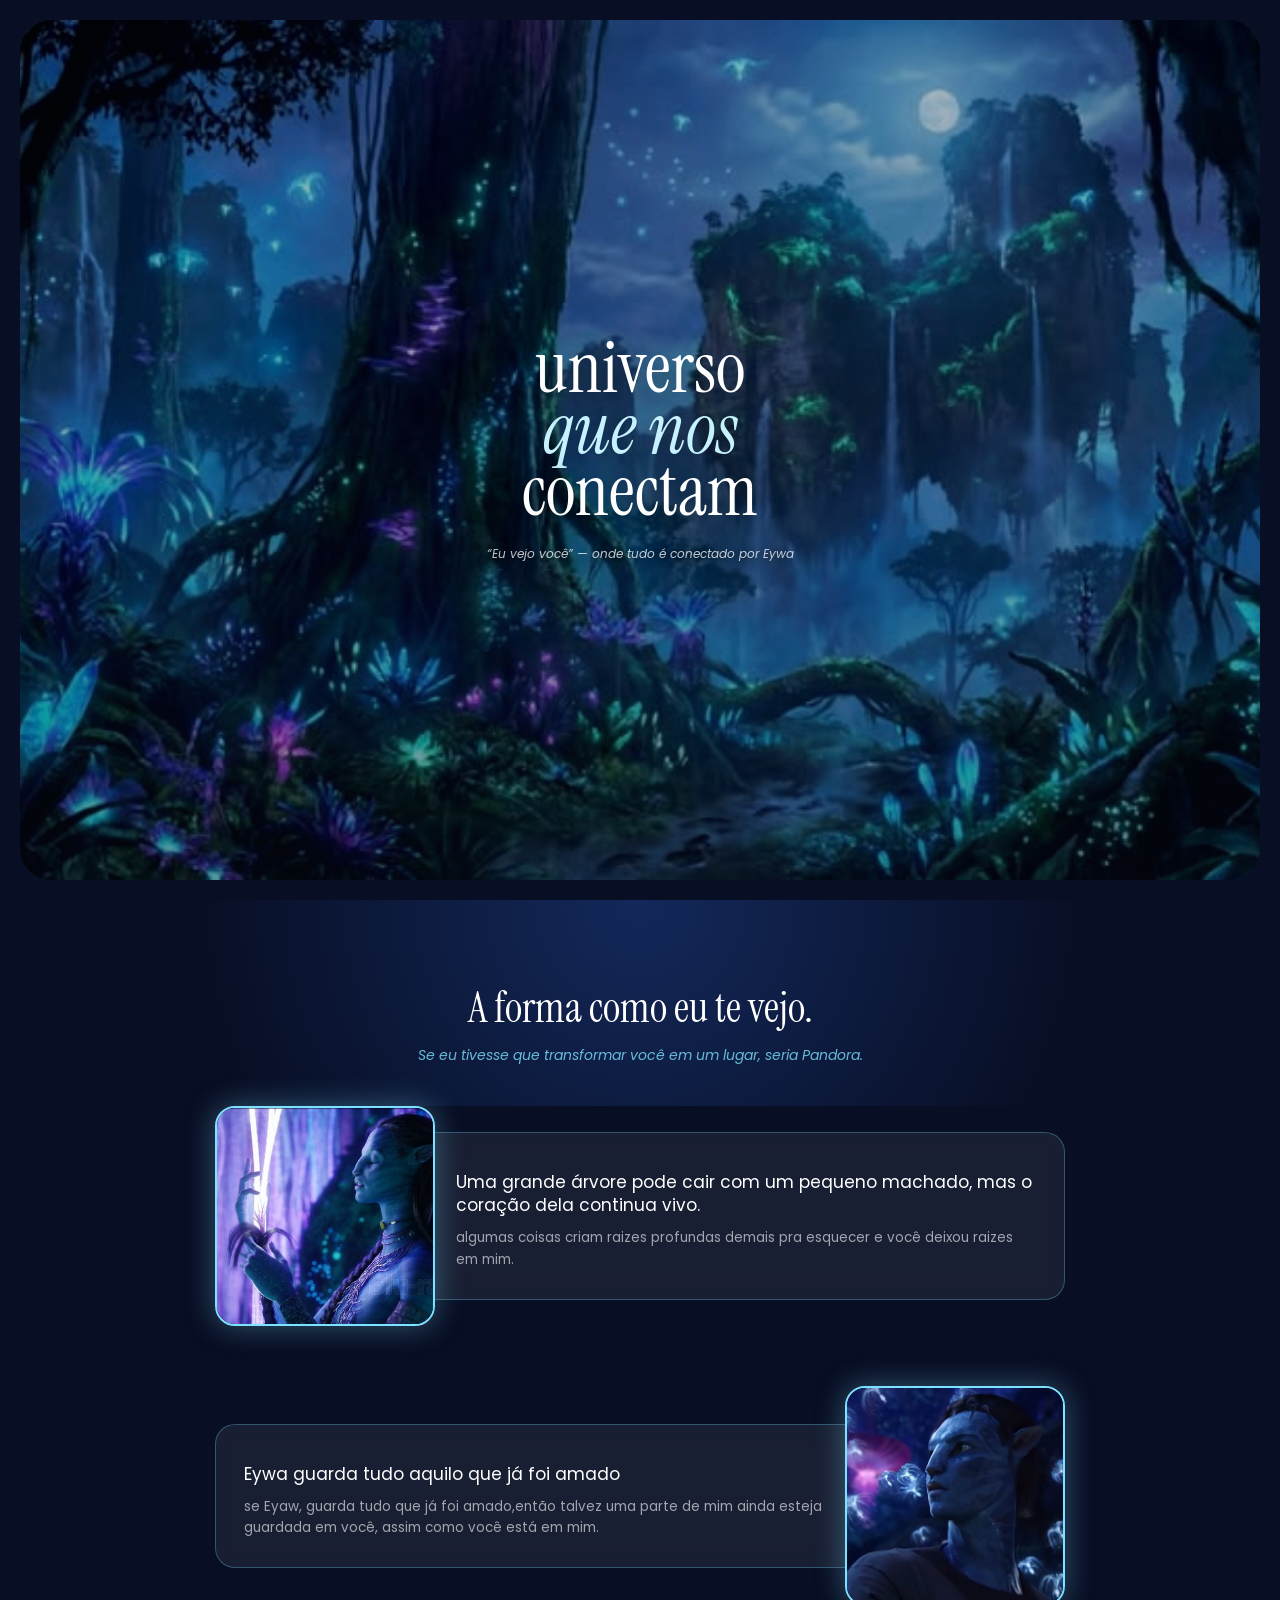
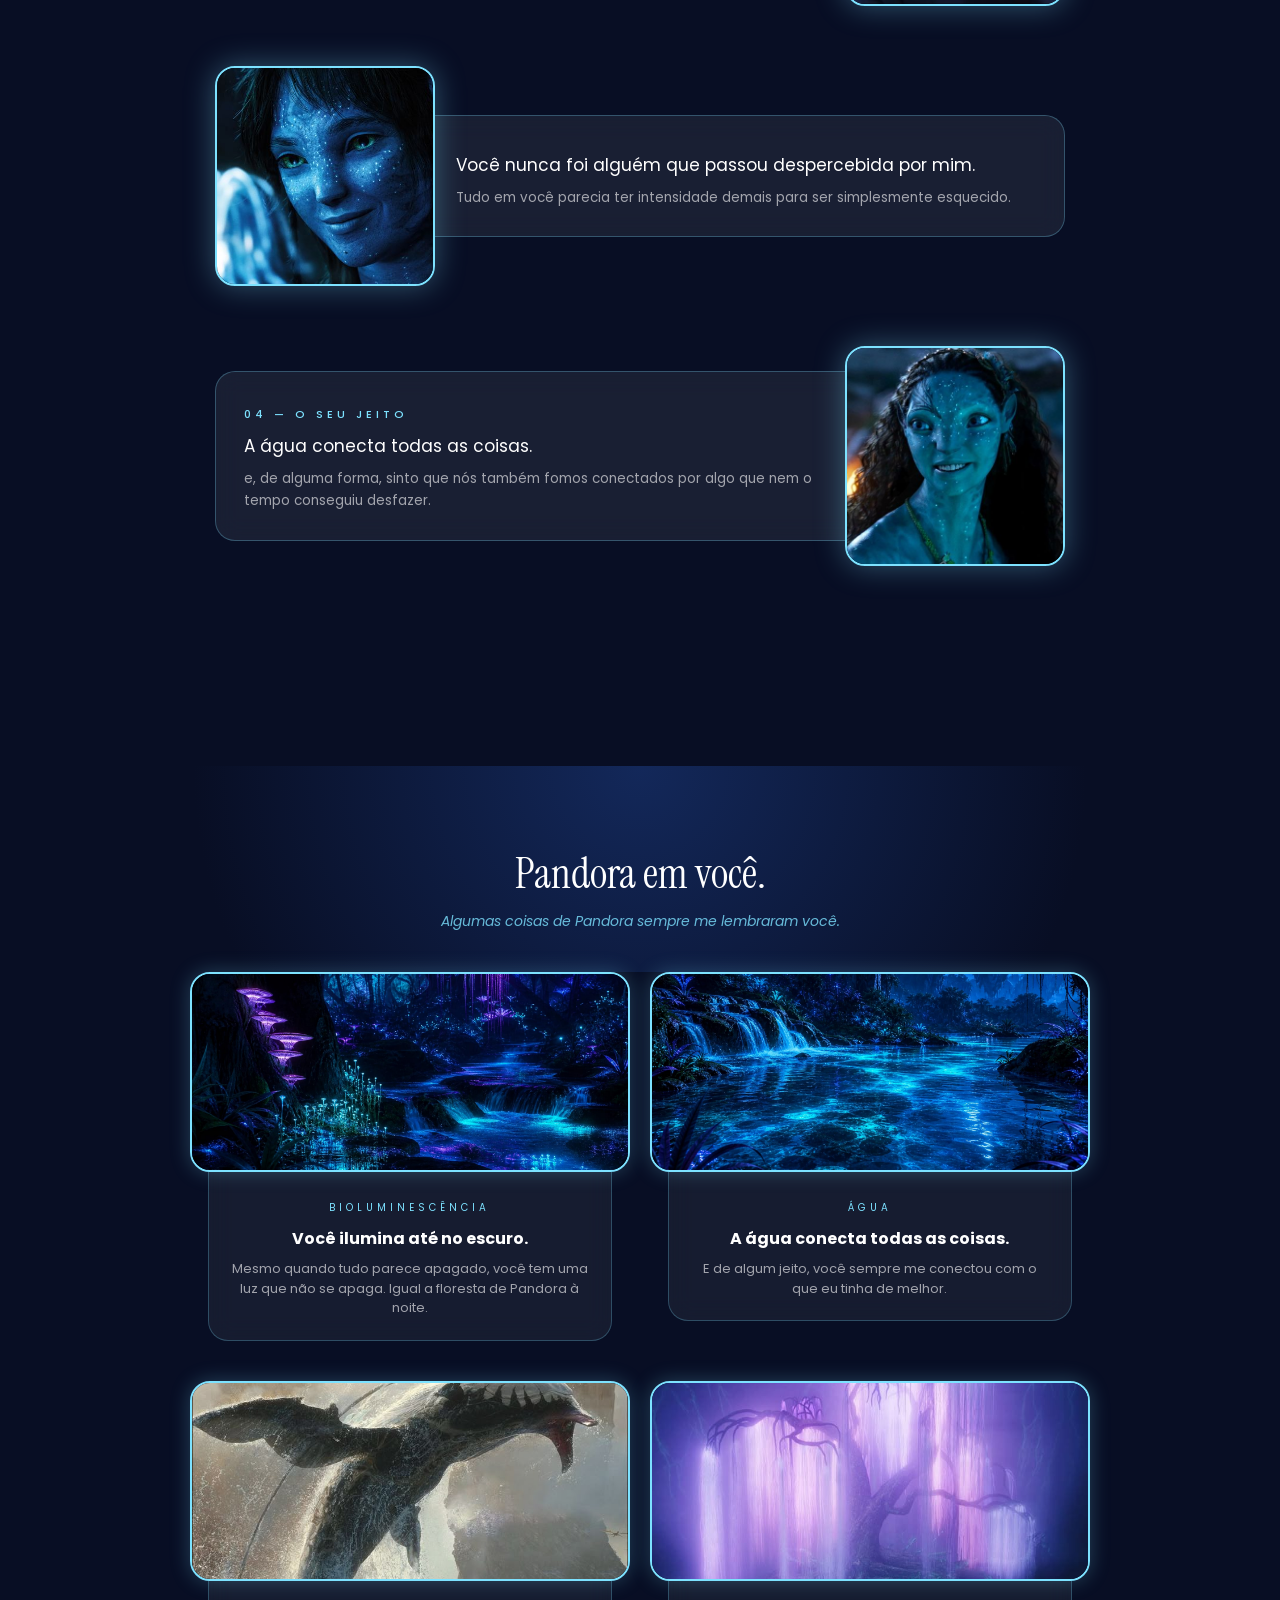
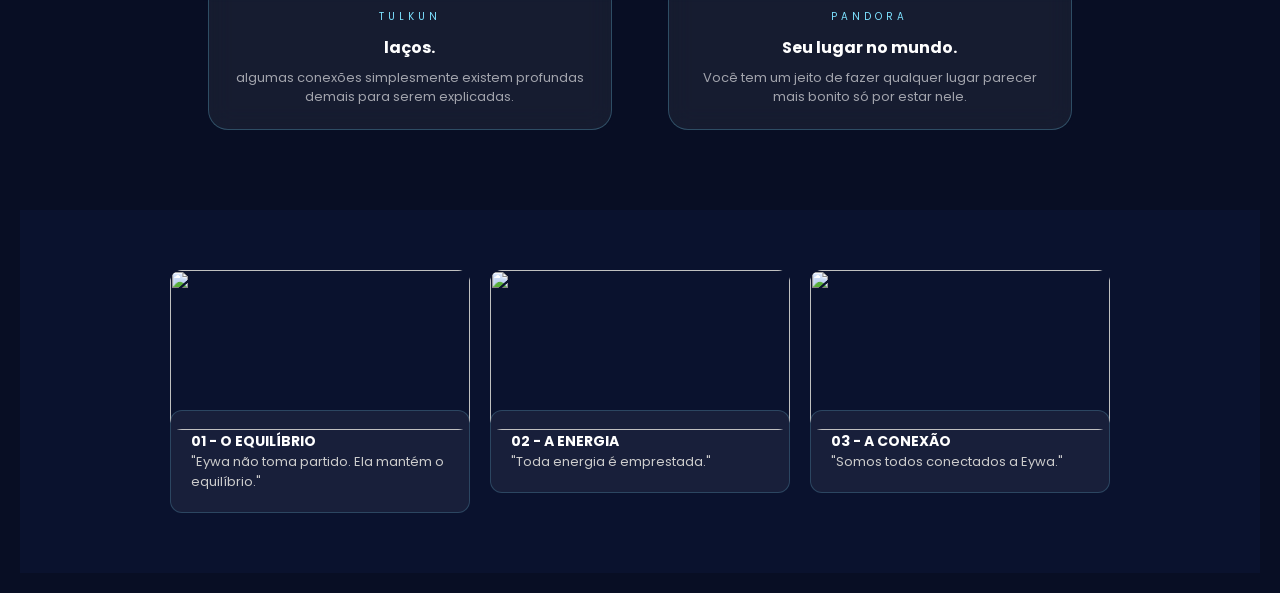
==== index.html @ 7d31893e "Add files via upload" ====
<!DOCTYPE html>
<html lang="pt-br">
<head>
  <meta charset="UTF-8">
  <meta name="viewport" content="width=device-width, initial-scale=1.0">
  <title>OQPN</title>
  <link rel="stylesheet" href="style.css">
  <link href="https://fonts.googleapis.com/css2?family=Instrument+Serif:ital@0;1&family=Poppins:wght@300;400&display=swap" rel="stylesheet">
</head>
<body>
  <section id="capa">
    <div class="conteudo">
      <h1>universo<br><i>que nos</i><br>conectam</h1>
      <p class="frase">“Eu vejo você” — onde tudo é conectado por Eywa</p>
    </div>
  </section>
</body>


<!-- SECTION 2 - MODELO IMG + TEXTO LADO A LADO -->
<section class="sec-pandora">

  <div class="topo-ela">
    <h2>A forma como eu te vejo.</h2>
    <p>Se eu tivesse que transformar você em um lugar, seria Pandora.</p>
  </div>

  <!-- 01 - FOTO NA ESQUERDA FORA -->
  <div class="linha">
    <img src="foto1.jpeg" class="img-fora" alt="Neytiri">
    <div class="card-texto">
     <h3>Uma grande árvore pode cair com um pequeno machado, mas o coração dela continua vivo.</h3>
      <p>algumas coisas criam raizes profundas demais pra esquecer e você deixou raizes em mim.</p>
    </div>
  </div>

  <!-- 02 - FOTO NA DIREITA FORA -->
  <div class="linha direita">
    <div class="card-texto">
      <h3>Eywa guarda tudo aquilo que já foi amado</h3>
      <p>se Eyaw, guarda tudo que já foi amado,então talvez uma parte de mim ainda esteja guardada em você, assim como você está em mim.</p>
    </div>
    <img src="foto2atual.jpeg" class="img-fora" alt="jake">
  </div>

  <!-- 03 - FOTO NA ESQUERDA FORA -->
  <div class="linha">
    <img src="foto3.jpeg" class="img-fora" alt="kiri">
    <div class="card-texto">
      <h3>Você nunca foi alguém que passou despercebida por mim.</h3>
      <p>Tudo em você parecia ter intensidade demais para ser simplesmente esquecido.</p>
    </div>
  </div>

  <!-- 04 - FOTO NA DIREITA FORA -->
  <div class="linha direita">
    <div class="card-texto">
      <span>04 — O SEU JEITO</span>
      <h3>A água conecta todas as coisas.</h3>
      <p> e, de alguma forma, sinto que nós também fomos conectados por algo que nem o tempo conseguiu desfazer.</p>
    </div>
    <img src="foto4.jpeg" class="img-fora" alt="Tsireya">
  </div>

</section>

<!-- SECTION 3 - PANDORA EM VC -->
<section class="sec-pandora-3">
  
  <div class="topo-ela">
    <h2>Pandora em você.</h2>
    <p>Algumas coisas de Pandora sempre me lembraram você.</p>
  </div>

  <div class="grid-pandora">

    <!-- 01 -->
    <div class="item-pandora">
      <img src="ceu-azul.jpeg" class="img-topo" alt="Bioluminescência">
      <div class="card-mini">
        <span>BIOLUMINESCÊNCIA</span>
        <h3>Você ilumina até no escuro.</h3>
        <p>Mesmo quando tudo parece apagado, você tem uma luz que não se apaga. Igual a floresta de Pandora à noite.</p>
      </div>
    </div>

    <!-- 02 -->
    <div class="item-pandora">
      <img src="água.jpeg" class="img-topo" alt="Água">
      <div class="card-mini">
        <span>ÁGUA</span>
        <h3>A água conecta todas as coisas.</h3>
        <p>E de algum jeito, você sempre me conectou com o que eu tinha de melhor.</p>
      </div>
    </div>

    <!-- 03 -->
    <div class="item-pandora">
      <img src="tulkun.jpeg" class="img-topo" alt="animal do mar">
      <div class="card-mini">
        <span>TULKUN</span>
        <h3>laços.</h3>
        <p>algumas conexões simplesmente existem profundas demais para serem explicadas.</p>
      </div>
    </div>

    <!-- 04 -->
    <div class="item-pandora">
      <img src="pandora.jpeg" class="img-topo" alt="pandora">
      <div class="card-mini">
        <span>PANDORA</span>
        <h3>Seu lugar no mundo.</h3>
        <p>Você tem um jeito de fazer qualquer lugar parecer mais bonito só por estar nele.</p>
      </div>
    </div>

  </div>
</section>

<!-- SECTION 4 - O QUE OS NA'VI ME ENSINARAM -->
<section style="background:#0a122e; padding:60px 20px;">
  <div style="display:flex; gap:20px; max-width:1000px; margin:0 auto; justify-content:center; flex-wrap:wrap;">
    
    <!-- QUADRADO 1 -->
    <div style="width:300px;">
      <img src="equilibrio.jpg" style="width:100%; height:160px; object-fit:cover; border-radius:12px; display:block;">
      <div style="background:rgba(255,255,255,0.06); border:1px solid rgba(125,226,255,0.2); border-radius:12px; padding:20px; margin-top:-20px;">
        <h3 style="color:white; font-size:14px;">01 - O EQUILÍBRIO</h3>
        <p style="color:#ccc; font-size:13px;">"Eywa não toma partido. Ela mantém o equilíbrio."</p>
      </div>
    </div>

    <!-- QUADRADO 2 -->
    <div style="width:300px;">
      <img src="energia.jpg" style="width:100%; height:160px; object-fit:cover; border-radius:12px; display:block;">
      <div style="background:rgba(255,255,255,0.06); border:1px solid rgba(125,226,255,0.2); border-radius:12px; padding:20px; margin-top:-20px;">
        <h3 style="color:white; font-size:14px;">02 - A ENERGIA</h3>
        <p style="color:#ccc; font-size:13px;">"Toda energia é emprestada."</p>
      </div>
    </div>

    <!-- QUADRADO 3 -->
    <div style="width:300px;">
      <img src="conexao.jpg" style="width:100%; height:160px; object-fit:cover; border-radius:12px; display:block;">
      <div style="background:rgba(255,255,255,0.06); border:1px solid rgba(125,226,255,0.2); border-radius:12px; padding:20px; margin-top:-20px;">
        <h3 style="color:white; font-size:14px;">03 - A CONEXÃO</h3>
        <p style="color:#ccc; font-size:13px;">"Somos todos conectados a Eywa."</p>
      </div>
    </div>

  </div>
</section>
---- style.css ----
* { margin: 0; padding: 0; box-sizing: border-box; }

body {
  background: #070e25;
  font-family: 'Poppins', sans-serif;
  padding: 20px;
}

#capa {
  height: calc(100vh - 40px);
  width: 100%;
  display: flex;
  justify-content: center;
  align-items: center;
  position: relative;
  border-radius: 32px;
  overflow: hidden;
  background: #070e25;
}

/* FUNDO MAIS CLARO AGORA */
#capa::after {
  content: '';
  position: absolute;
  inset: 0;
  background-image: url('fundo.jpeg');
  background-position: center 30%;
  background-size: cover;
  background-repeat: no-repeat;
  /* ANTES TAVA 0.5, AGORA 0.85 - MAIS CLARO */
  filter: brightness(0.85) saturate(0.95) contrast(1.05);
}

#capa::before {
  content: '';
  position: absolute;
  inset: 0;
  /* película bem mais leve */
  background: linear-gradient(to bottom, rgba(7,14,37,0.15), rgba(7,14,37,0.35));
  z-index: 2;
}

.conteudo {
  position: relative;
  z-index: 3;
  text-align: center;
  color: white;
}

.sub {
  font-size: 10px;
  letter-spacing: 7px;
  color: #7de2ff;
  margin-bottom: 16px;
  opacity: 0.9;
}

h1 {
  font-family: 'Instrument Serif', serif;
  font-size: 72px;
  line-height: 0.85;
  font-weight: 400;
  text-shadow: 0 4px 30px rgba(0,0,0,0.6);
}

h1 i {
  color: #c6f1ff;
  font-style: italic;
  font-weight: 300;
}

.frase {
  margin-top: 24px;
  font-size: 12px;
  opacity: 0.75;
  font-style: italic;
  text-shadow: 0 2px 10px rgba(0,0,0,0.8);
}

 /* section 2  */

@import url('https://fonts.googleapis.com/css2?family=Instrument+Serif:ital@0;1&family=Poppins:wght@300;400;500&display=swap');

* { margin: 0; padding: 0; box-sizing: border-box; }

body {
  background: #080e24;
  color: white;
  font-family: 'Poppins', sans-serif;
  overflow-x: hidden;
}

/* TOPO - A forma como eu te vejo */
.topo-ela {
  text-align: center;
  padding: 80px 20px 40px 20px;
  background: radial-gradient(circle at top, #13285a 0%, #080e24 70%);
}

.topo-ela h2 {
  font-family: 'Instrument Serif', serif;
  font-size: 42px;
  font-weight: 400;
  color: #fff;
}

.topo-ela p {
  color: #7de2ff;
  font-size: 14px;
  font-style: italic;
  margin-top: 10px;
  opacity: 0.8;
}

/* SECTION PANDORA */
.sec-pandora {
  background: #080e24;
  padding: 20px 16px 100px 16px;
  min-height: 100vh;
}

/* LINHA - FOTO FORA + TEXTO */
.linha {
  display: flex;
  align-items: center;
  max-width: 850px;
  margin: 0 auto 60px auto;
  position: relative;
}

.linha.direita {
  justify-content: flex-end;
}

/* FOTO GRANDE FORA - IGUAL SEU DESENHO */
.img-fora {
  width: 220px;
  height: 220px;
  min-width: 220px;
  border-radius: 20px;
  object-fit: cover;
  border: 2px solid #7de2ff;
  box-shadow: 0 0 30px rgba(125,226,255,0.35);
  z-index: 5;
}

/* CARD DE TEXTO */
.card-texto {
  background: rgba(255,255,255,0.07);
  border: 1px solid rgba(125,226,255,0.28);
  backdrop-filter: blur(12px);
  -webkit-backdrop-filter: blur(12px);
  border-radius: 20px;
  padding: 28px 28px 28px 60px;
  margin-left: -40px;
  width: 100%;
}

.linha.direita .card-texto {
  margin-left: 0;
  margin-right: -40px;
  padding: 28px 60px 28px 28px;
}

.card-texto span {
  color: #7de2ff;
  font-size: 11px;
  letter-spacing: 4px;
  font-weight: 500;
}

.card-texto h3 {
  color: #fff;
  font-size: 17px;
  margin: 10px 0;
  line-height: 1.35;
  font-weight: 400;
}

.card-texto p {
  color: rgba(255,255,255,0.6);
  font-size: 13.5px;
  line-height: 1.6;
}

/* CELULAR */
@media (max-width: 700px) {
  .topo-ela h2 { font-size: 32px; }
  .img-fora {
    width: 130px;
    height: 130px;
    min-width: 130px;
  }
  .card-texto {
    padding: 20px 18px 20px 36px;
    margin-left: -24px;
  }
  .linha.direita .card-texto {
    margin-right: -24px;
    padding: 20px 36px 20px 18px;
  }
  .card-texto h3 { font-size: 15px; }
}

.sec-pandora-3 {
  background: #080e24;
  padding: 40px 16px 80px 16px;
}

.grid-pandora {
  display: grid;
  grid-template-columns: 1fr 1fr;
  gap: 40px 20px;
  max-width: 900px;
  margin: 0 auto;
}

.item-pandora {
  display: flex;
  flex-direction: column;
  align-items: center;
}

.img-topo {
  width: 100%;
  height: 200px;
  border-radius: 20px;
  object-fit: cover;
  border: 2px solid #7de2ff;
  box-shadow: 0 0 20px rgba(125,226,255,0.25);
  z-index: 2;
}

.card-mini {
  background: rgba(255,255,255,0.06);
  border: 1px solid rgba(125,226,255,0.25);
  backdrop-filter: blur(12px);
  border-radius: 20px;
  padding: 50px 20px 22px 20px;
  margin-top: -30px;
  width: 92%;
  text-align: center;
}

.card-mini span { color: #7de2ff; font-size: 10px; letter-spacing: 4px; }
.card-mini h3 { color: #fff; font-size: 16px; margin: 8px 0; }
.card-mini p { color: rgba(255,255,255,0.6); font-size: 13px; line-height: 1.5; }

/* celular vira 1 coluna */
@media (max-width: 700px) {
  .grid-pandora { grid-template-columns: 1fr; }
  .img-topo { height: 220px; }
}

.sec-ensinamentos-4 {
  background: #0a122e;
  padding: 80px 16px;
}

.grid-ensinamentos {
  display: grid;
  grid-template-columns: 1fr 1fr 1fr;
  gap: 30px;
  max-width: 1100px;
  margin: 40px auto 0 auto;
}

.item-ensino {
  display: flex;
  flex-direction: column;
  align-items: center;
}

.img-topo-4 {
  width: 100%;
  height: 180px;
  border-radius: 20px;
  object-fit: cover;
  border: 1px solid #7de2ff;
  box-shadow: 0 0 25px rgba(125,226,255,0.2);
  z-index: 2;
}

.card-4 {
  background: linear-gradient(180deg, rgba(125,226,255,0.08) 0%, rgba(255,255,255,0.04) 100%);
  border: 1px solid rgba(125,226,255,0.15);
  border-radius: 20px;
  padding: 50px 20px 25px 20px;
  margin-top: -30px;
  width: 90%;
  min-height: 210px;
}

.card-4 span { color: #7de2ff; font-size: 10px; letter-spacing: 3px; }
.card-4 h3 { color: #fff; font-size: 15px; line-height: 1.4; margin: 12px 0; font-style: italic; }
.card-4 p { color: rgba(255,255,255,0.6); font-size: 13px; line-height: 1.6; }

@media (max-width: 800px) {
  .grid-ensinamentos { grid-template-columns: 1fr; gap: 50px; }
  .img-topo-4 { height: 220px; }
}

/* SECTION 4 - 3 ENSINAMENTOS */
.sec-ensinamentos-4 {
  background: #0a122e;
  padding: 80px 20px;
  display: flex;
  flex-direction: column;
  align-items: center;
}

.grid-ensinamentos {
  display: grid;
  grid-template-columns: 1fr 1fr 1fr; /* 3 lado a lado */
  gap: 24px;
  max-width: 1100px;
  width: 100%;
}

.item-ensino {
  display: flex;
  flex-direction: column;
  align-items: center;
}

.img-topo-4 {
  width: 100%;
  height: 160px; /* altura pequena */
  object-fit: cover;
  border-radius: 16px;
  border: 1px solid #7de2ff;
  z-index: 2;
}

.card-4 {
  background: rgba(255,255,255,0.06);
  border: 1px solid rgba(125,226,255,0.15);
  border-radius: 16px;
  padding: 45px 20px 20px 20px;
  margin-top: -25px; /* sobe por baixo da imagem */
  width: 92%;
  z-index: 1;
}

.card-4 h3 {
  color: white;
  font-size: 14px;
  margin-bottom: 10px;
}

.card-4 p {
  color: #cbd5e1;
  font-size: 13px;
  line-height: 1.6;
}

/* NO CELULAR FICA UM EMBAIXO DO OUTRO */
@media (max-width: 768px) {
  .grid-ensinamentos {
    grid-template-columns: 1fr;
  }
}
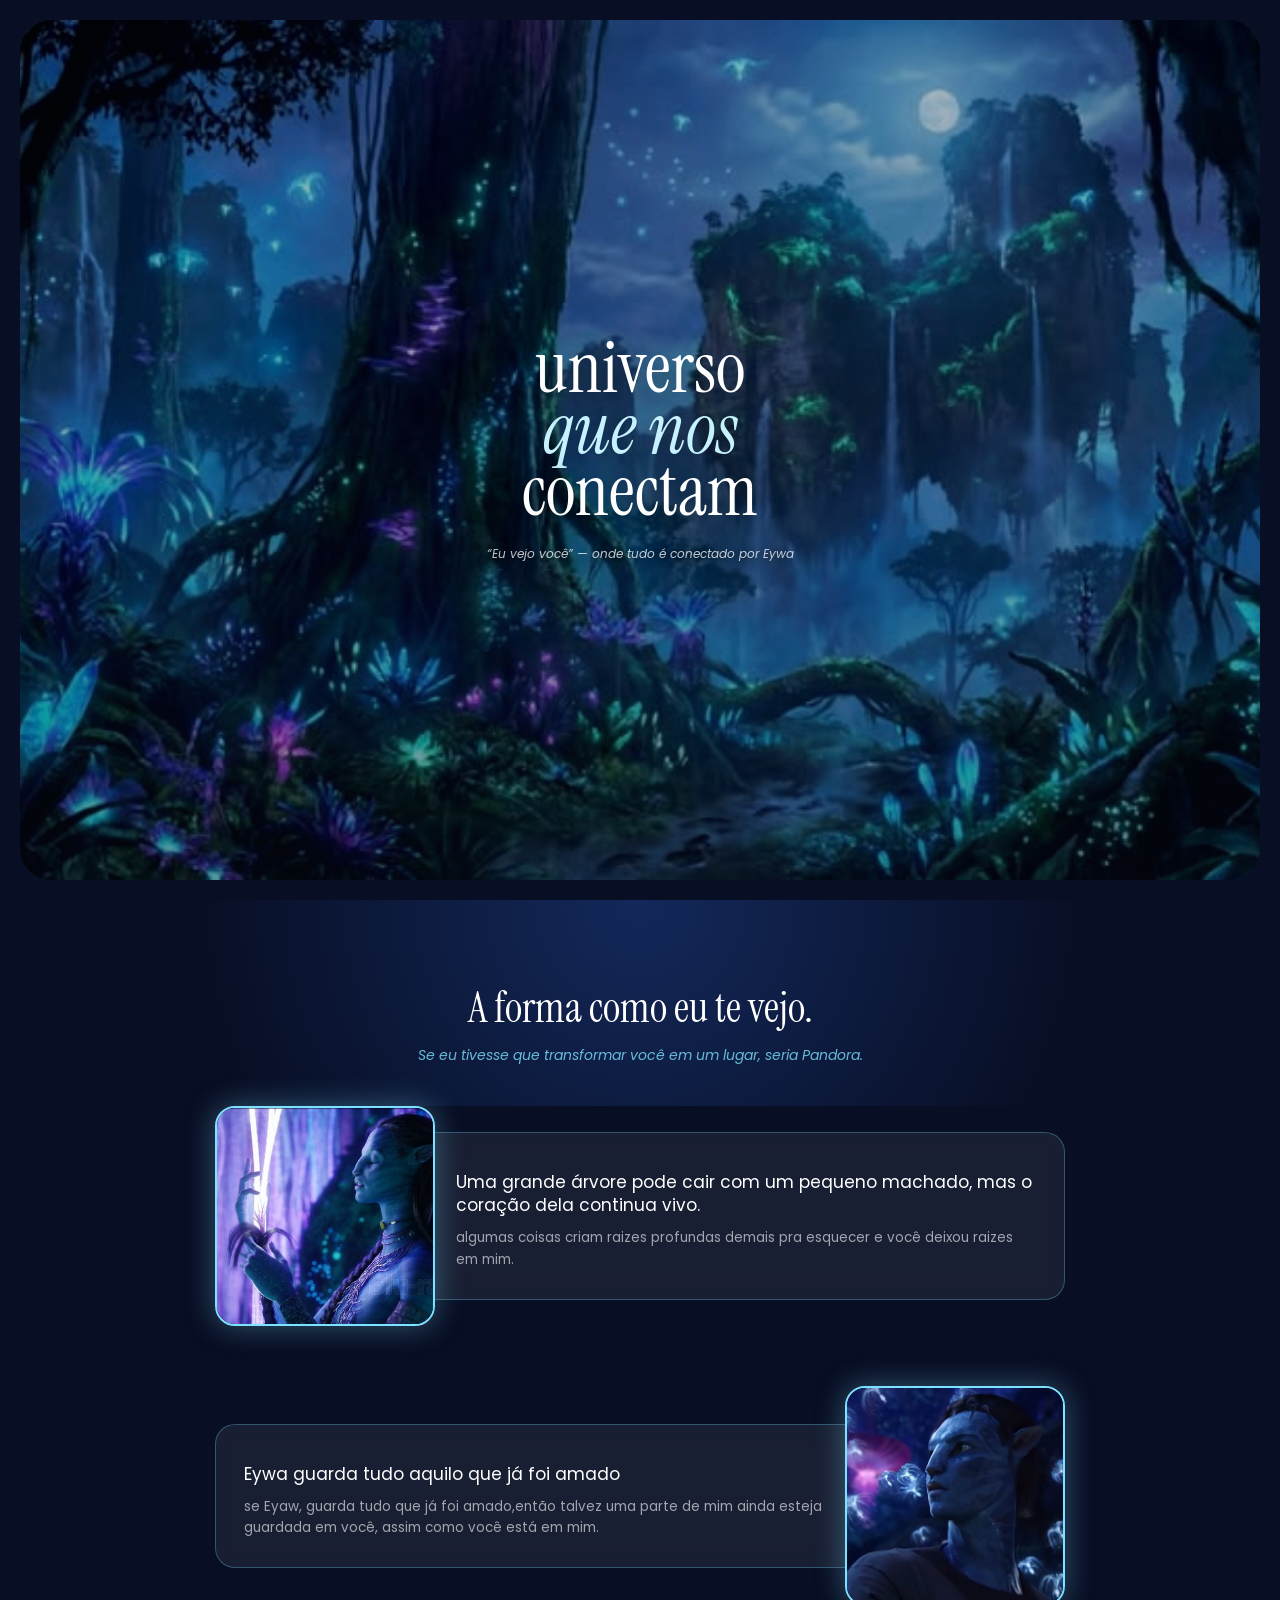
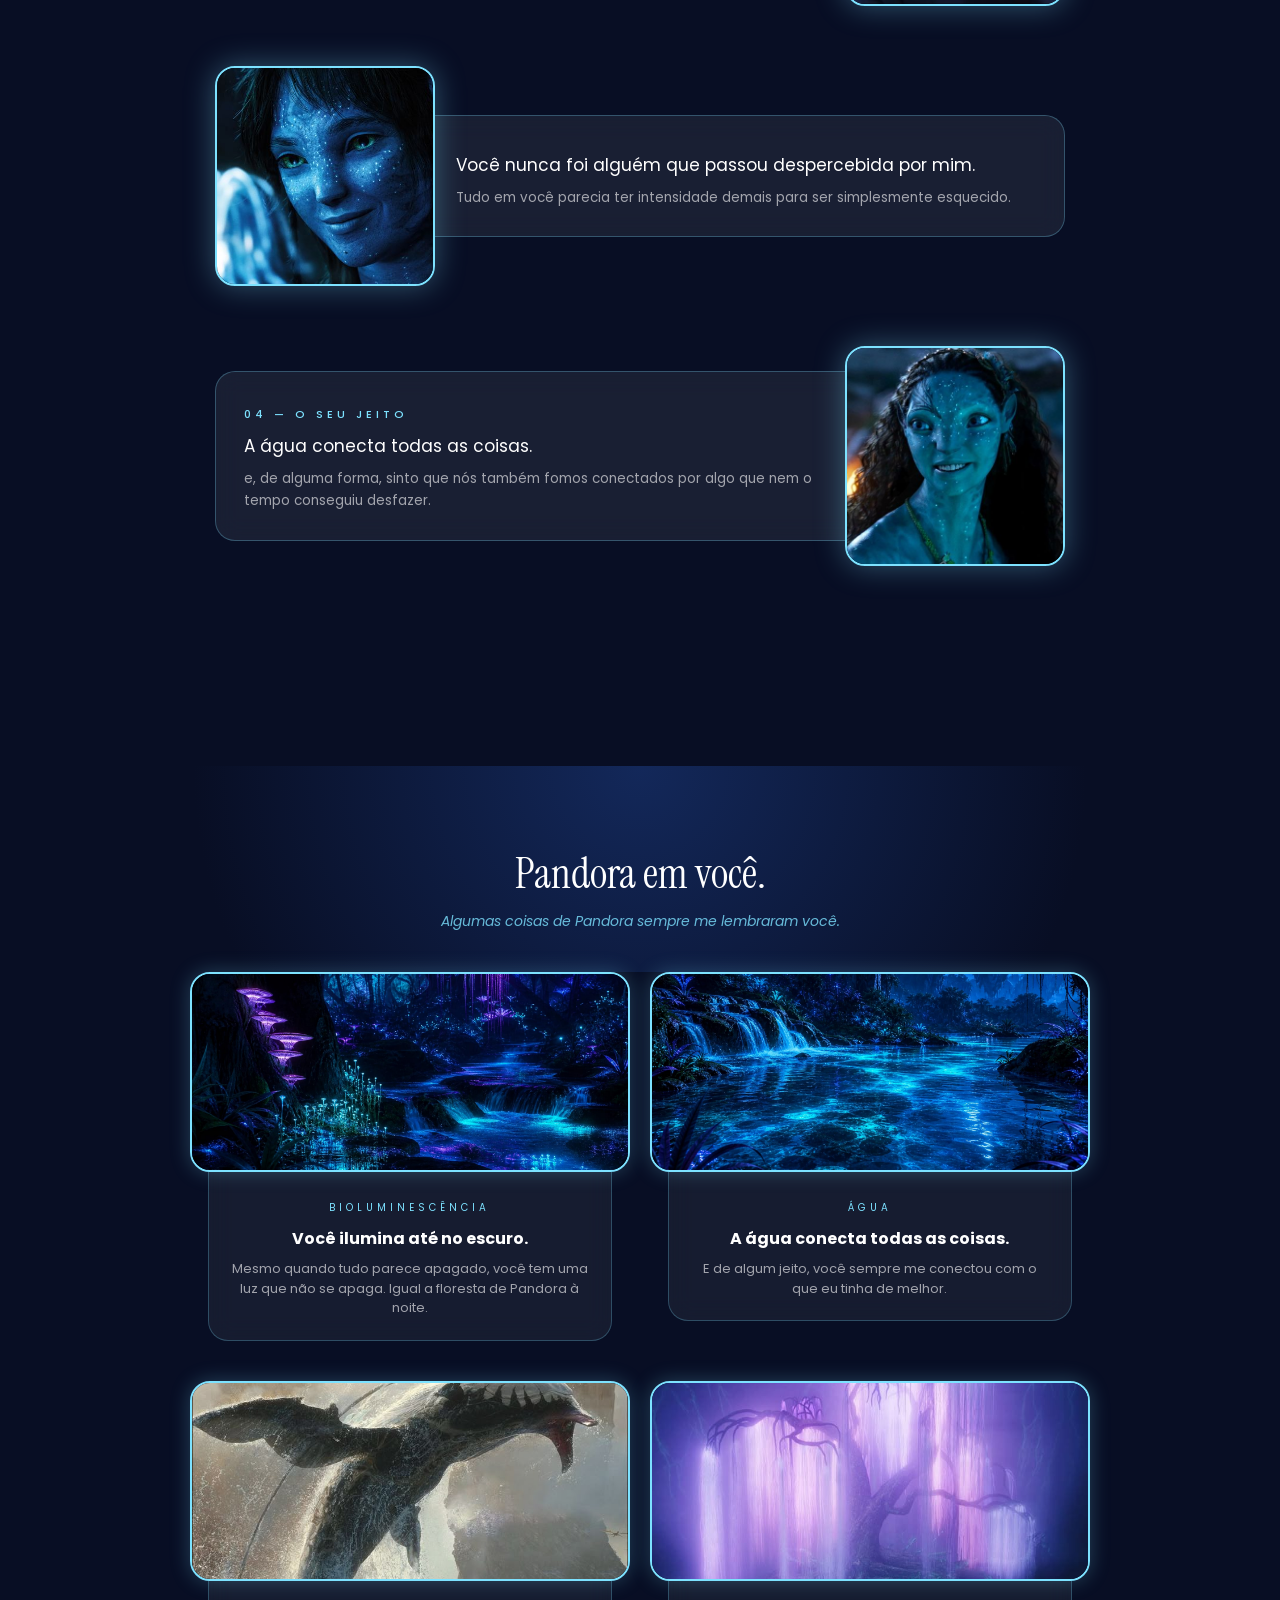
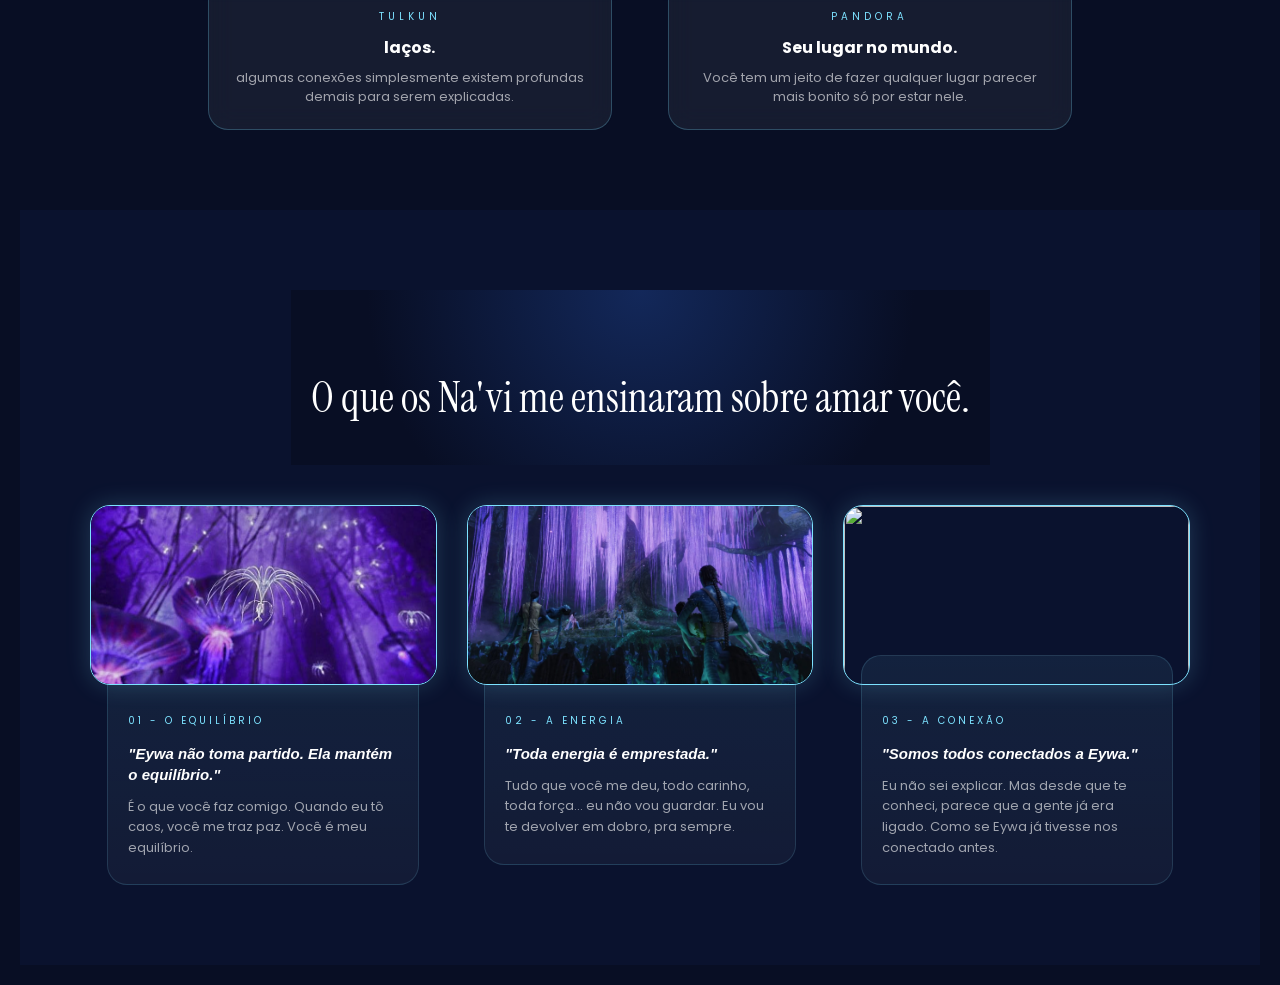
==== commit c991e875: "Add files via upload" ====
--- a/index.html
+++ b/index.html
@@ -118,35 +118,44 @@
 </section>
 
 <!-- SECTION 4 - O QUE OS NA'VI ME ENSINARAM -->
-<section style="background:#0a122e; padding:60px 20px;">
-  <div style="display:flex; gap:20px; max-width:1000px; margin:0 auto; justify-content:center; flex-wrap:wrap;">
-    
-    <!-- QUADRADO 1 -->
-    <div style="width:300px;">
-      <img src="equilibrio.jpg" style="width:100%; height:160px; object-fit:cover; border-radius:12px; display:block;">
-      <div style="background:rgba(255,255,255,0.06); border:1px solid rgba(125,226,255,0.2); border-radius:12px; padding:20px; margin-top:-20px;">
-        <h3 style="color:white; font-size:14px;">01 - O EQUILÍBRIO</h3>
-        <p style="color:#ccc; font-size:13px;">"Eywa não toma partido. Ela mantém o equilíbrio."</p>
+<section class="sec-ensinamentos-4">
+  
+  <div class="topo-ela">
+    <h2>O que os Na'vi me ensinaram sobre amar você.</h2>
+  </div>
+
+  <div class="grid-ensinamentos">
+
+    <!-- 01 -->
+    <div class="item-ensino">
+      <img src="equilibrio.jpeg" class="img-topo-4">
+      <div class="card-4">
+        <span>01 - O EQUILÍBRIO</span>
+        <h3>"Eywa não toma partido. Ela mantém o equilíbrio."</h3>
+        <p>É o que você faz comigo. Quando eu tô caos, você me traz paz. Você é meu equilíbrio.</p>
       </div>
     </div>
 
-    <!-- QUADRADO 2 -->
-    <div style="width:300px;">
-      <img src="energia.jpg" style="width:100%; height:160px; object-fit:cover; border-radius:12px; display:block;">
-      <div style="background:rgba(255,255,255,0.06); border:1px solid rgba(125,226,255,0.2); border-radius:12px; padding:20px; margin-top:-20px;">
-        <h3 style="color:white; font-size:14px;">02 - A ENERGIA</h3>
-        <p style="color:#ccc; font-size:13px;">"Toda energia é emprestada."</p>
+    <!-- 02 -->
+    <div class="item-ensino">
+      <img src="energia.jpeg" class="img-topo-4">
+      <div class="card-4">
+        <span>02 - A ENERGIA</span>
+        <h3>"Toda energia é emprestada."</h3>
+        <p>Tudo que você me deu, todo carinho, toda força... eu não vou guardar. Eu vou te devolver em dobro, pra sempre.</p>
       </div>
     </div>
 
-    <!-- QUADRADO 3 -->
-    <div style="width:300px;">
-      <img src="conexao.jpg" style="width:100%; height:160px; object-fit:cover; border-radius:12px; display:block;">
-      <div style="background:rgba(255,255,255,0.06); border:1px solid rgba(125,226,255,0.2); border-radius:12px; padding:20px; margin-top:-20px;">
-        <h3 style="color:white; font-size:14px;">03 - A CONEXÃO</h3>
-        <p style="color:#ccc; font-size:13px;">"Somos todos conectados a Eywa."</p>
+    <!-- 03 -->
+    <div class="item-ensino">
+      <img src="conexao.jpeg" class="img-topo-4">
+      <div class="card-4">
+        <span>03 - A CONEXÃO</span>
+        <h3>"Somos todos conectados a Eywa."</h3>
+        <p>Eu não sei explicar. Mas desde que te conheci, parece que a gente já era ligado. Como se Eywa já tivesse nos conectado antes.</p>
       </div>
     </div>
 
   </div>
-</section>+</section>
+
--- a/style.css
+++ b/style.css
@@ -361,3 +361,51 @@
   }
 }
 
+.sec-ensinamentos-4 {
+  background: #0a122e;
+  padding: 80px 16px;
+}
+
+.grid-ensinamentos {
+  display: grid;
+  grid-template-columns: 1fr 1fr 1fr;
+  gap: 30px;
+  max-width: 1100px;
+  margin: 40px auto 0 auto;
+}
+
+.item-ensino {
+  display: flex;
+  flex-direction: column;
+  align-items: center;
+}
+
+.img-topo-4 {
+  width: 100%;
+  height: 180px;
+  border-radius: 20px;
+  object-fit: cover;
+  border: 1px solid #7de2ff;
+  box-shadow: 0 0 25px rgba(125,226,255,0.2);
+  z-index: 2;
+}
+
+.card-4 {
+  background: linear-gradient(180deg, rgba(125,226,255,0.08) 0%, rgba(255,255,255,0.04) 100%);
+  border: 1px solid rgba(125,226,255,0.15);
+  border-radius: 20px;
+  padding: 50px 20px 25px 20px;
+  margin-top: -30px;
+  width: 90%;
+  min-height: 210px;
+}
+
+.card-4 span { color: #7de2ff; font-size: 10px; letter-spacing: 3px; }
+.card-4 h3 { color: #fff; font-size: 15px; line-height: 1.4; margin: 12px 0; font-style: italic; }
+.card-4 p { color: rgba(255,255,255,0.6); font-size: 13px; line-height: 1.6; }
+
+@media (max-width: 800px) {
+  .grid-ensinamentos { grid-template-columns: 1fr; gap: 50px; }
+  .img-topo-4 { height: 220px; }
+}
+
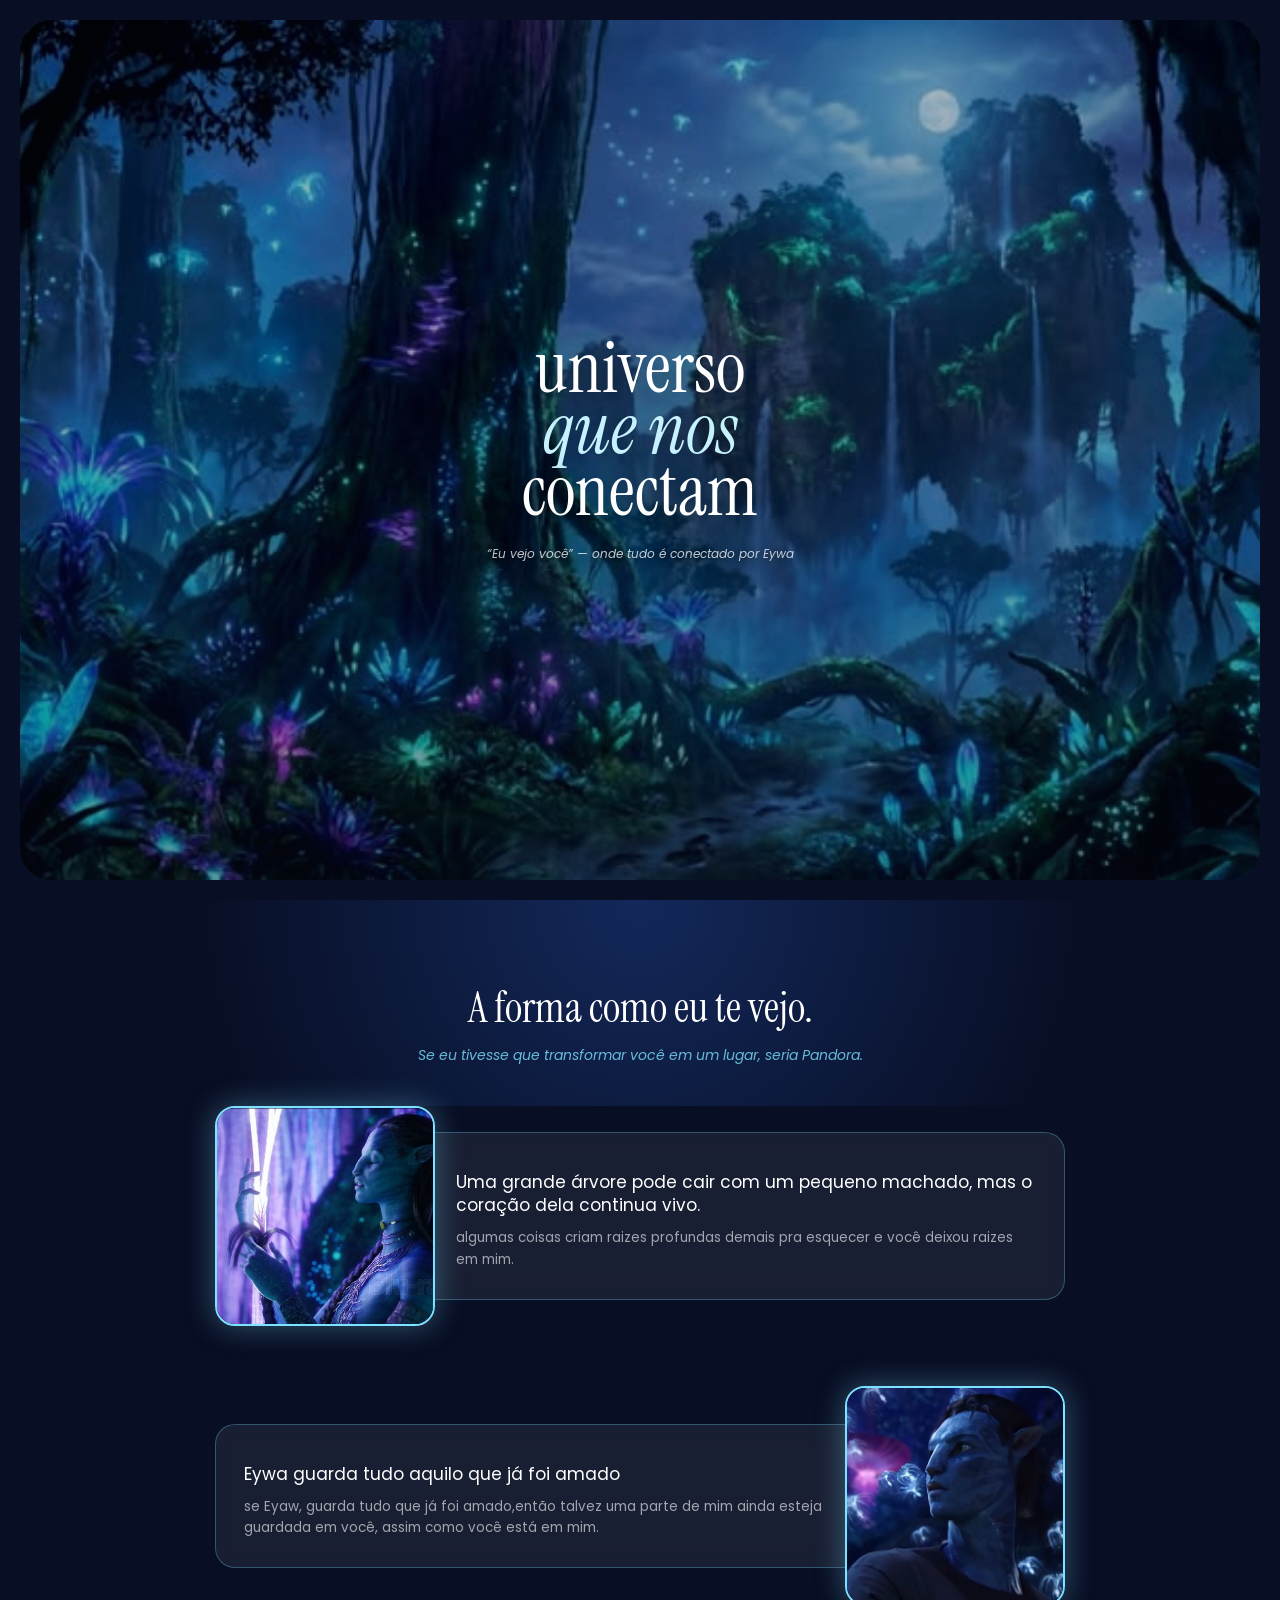
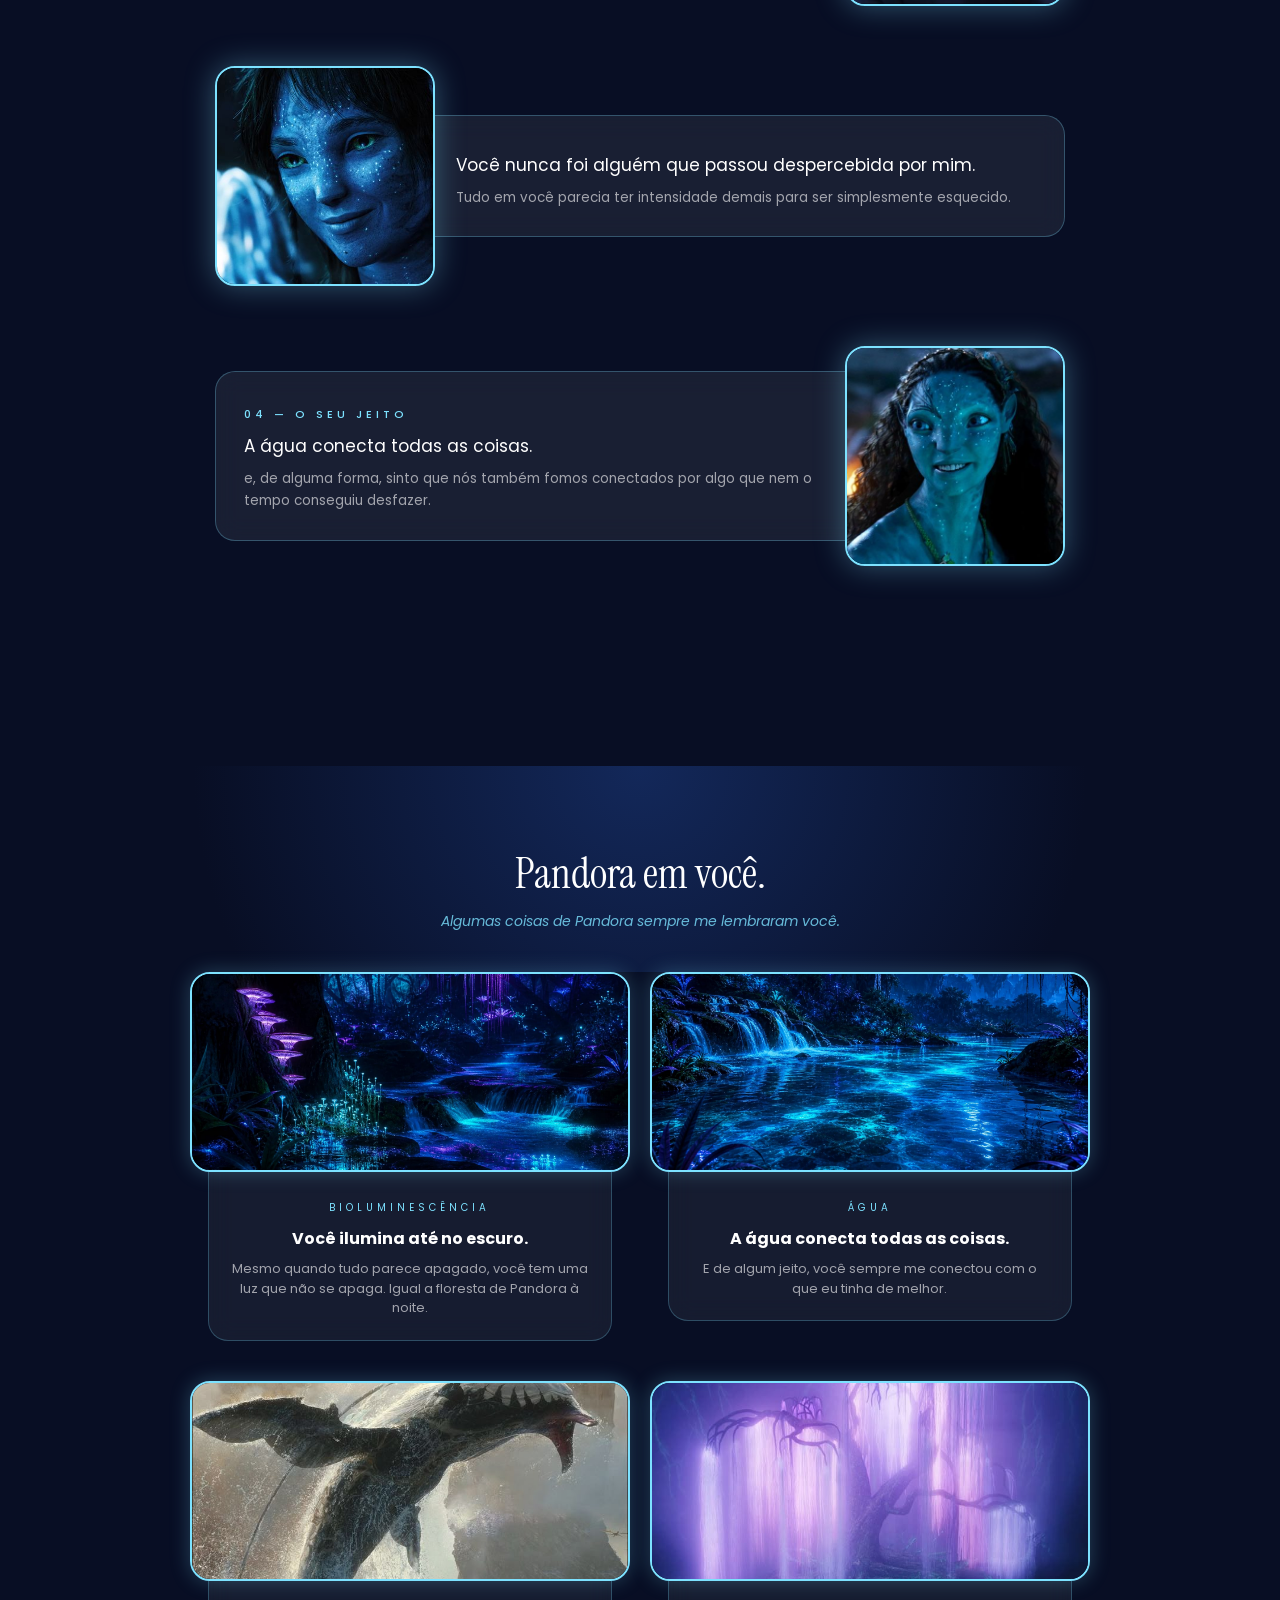
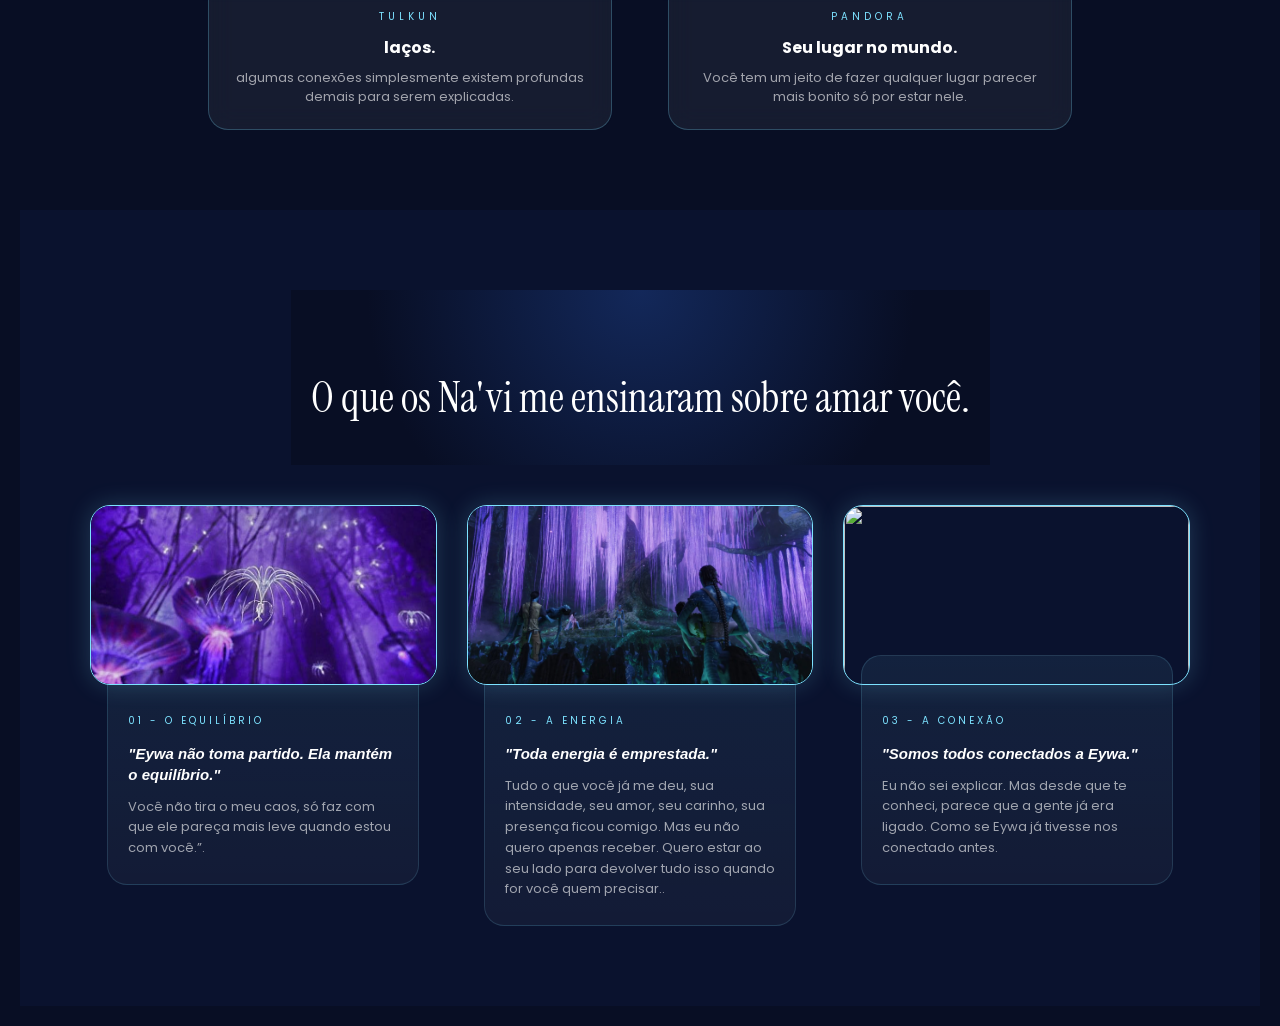
==== commit a4735f4e: "Add files via upload" ====
--- a/index.html
+++ b/index.html
@@ -132,7 +132,7 @@
       <div class="card-4">
         <span>01 - O EQUILÍBRIO</span>
         <h3>"Eywa não toma partido. Ela mantém o equilíbrio."</h3>
-        <p>É o que você faz comigo. Quando eu tô caos, você me traz paz. Você é meu equilíbrio.</p>
+        <p>Você não tira o meu caos, só faz com que ele pareça mais leve quando estou com você.”.</p>
       </div>
     </div>
 
@@ -142,7 +142,9 @@
       <div class="card-4">
         <span>02 - A ENERGIA</span>
         <h3>"Toda energia é emprestada."</h3>
-        <p>Tudo que você me deu, todo carinho, toda força... eu não vou guardar. Eu vou te devolver em dobro, pra sempre.</p>
+        <p>Tudo o que você já me deu, sua intensidade, seu amor, seu carinho, sua presença
+              ficou comigo. Mas eu não quero apenas receber. 
+              Quero estar ao seu lado para devolver tudo isso quando for você quem precisar..</p>
       </div>
     </div>
 
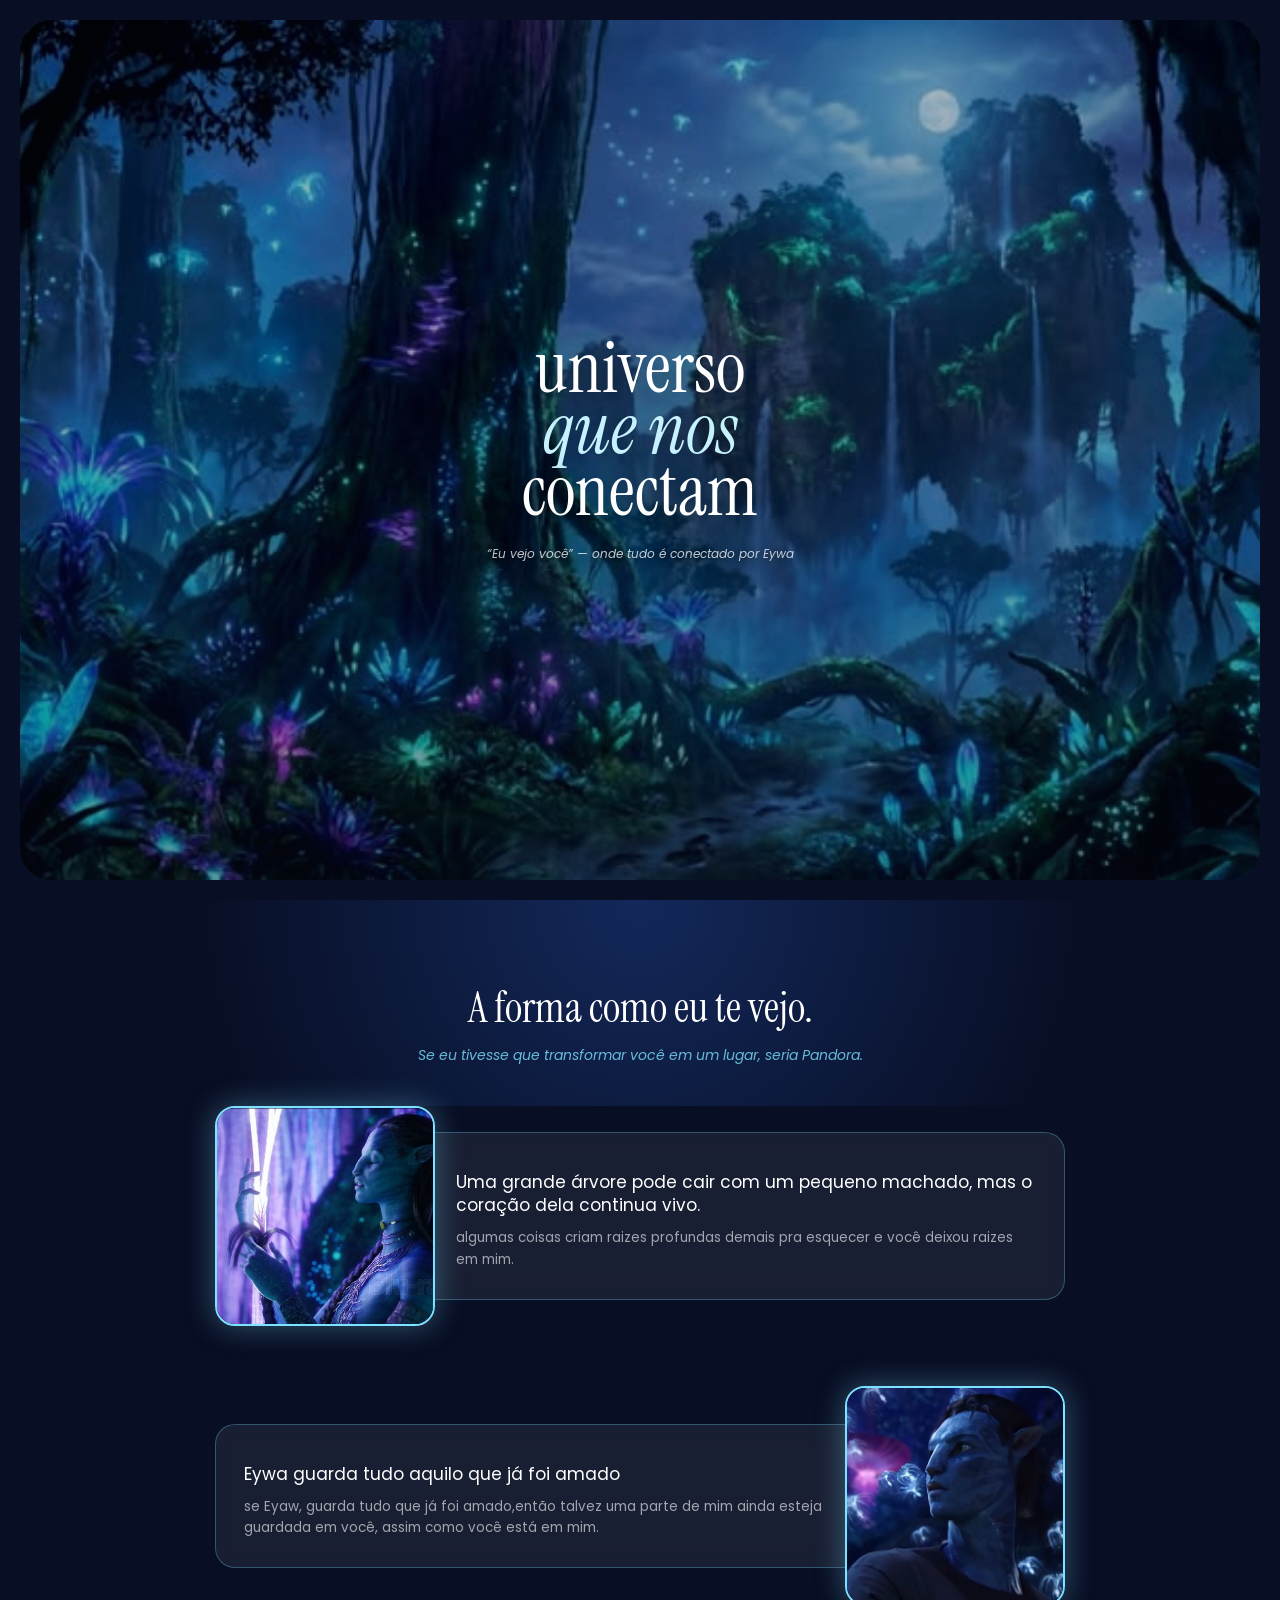
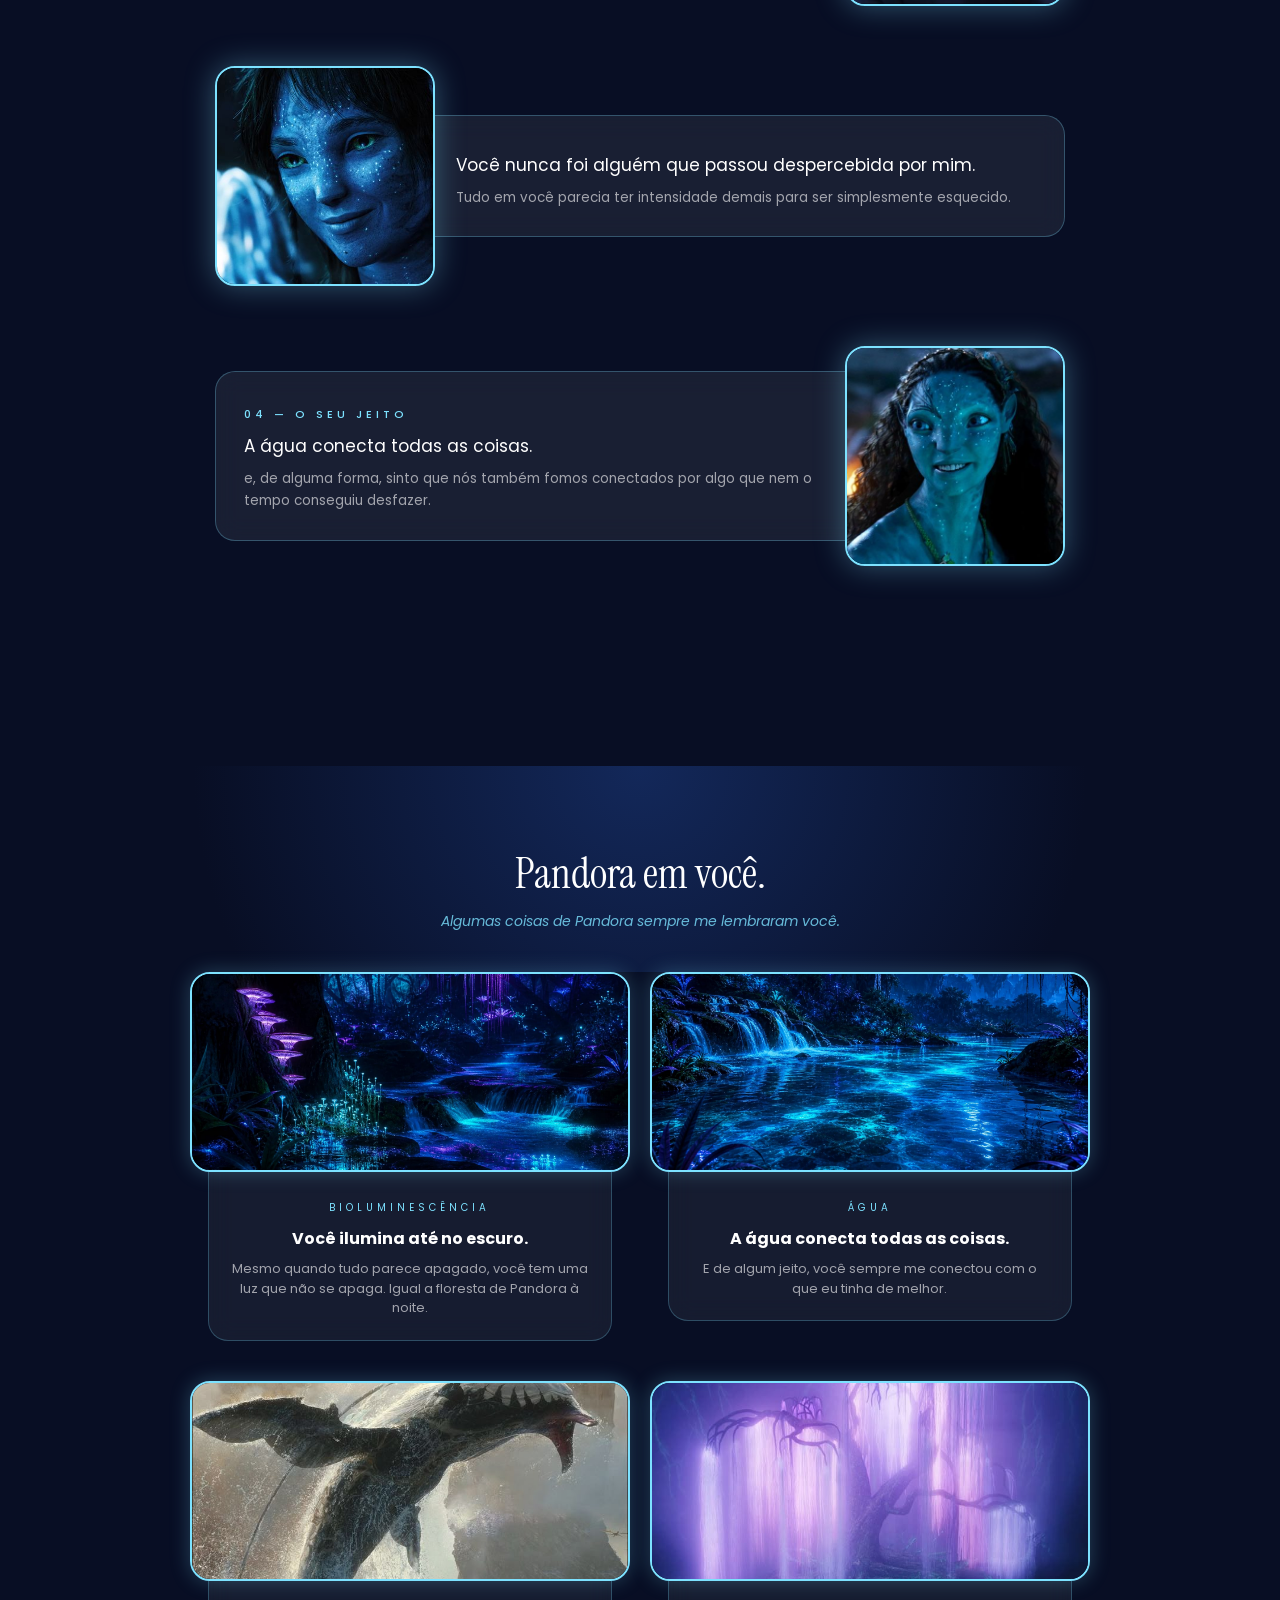
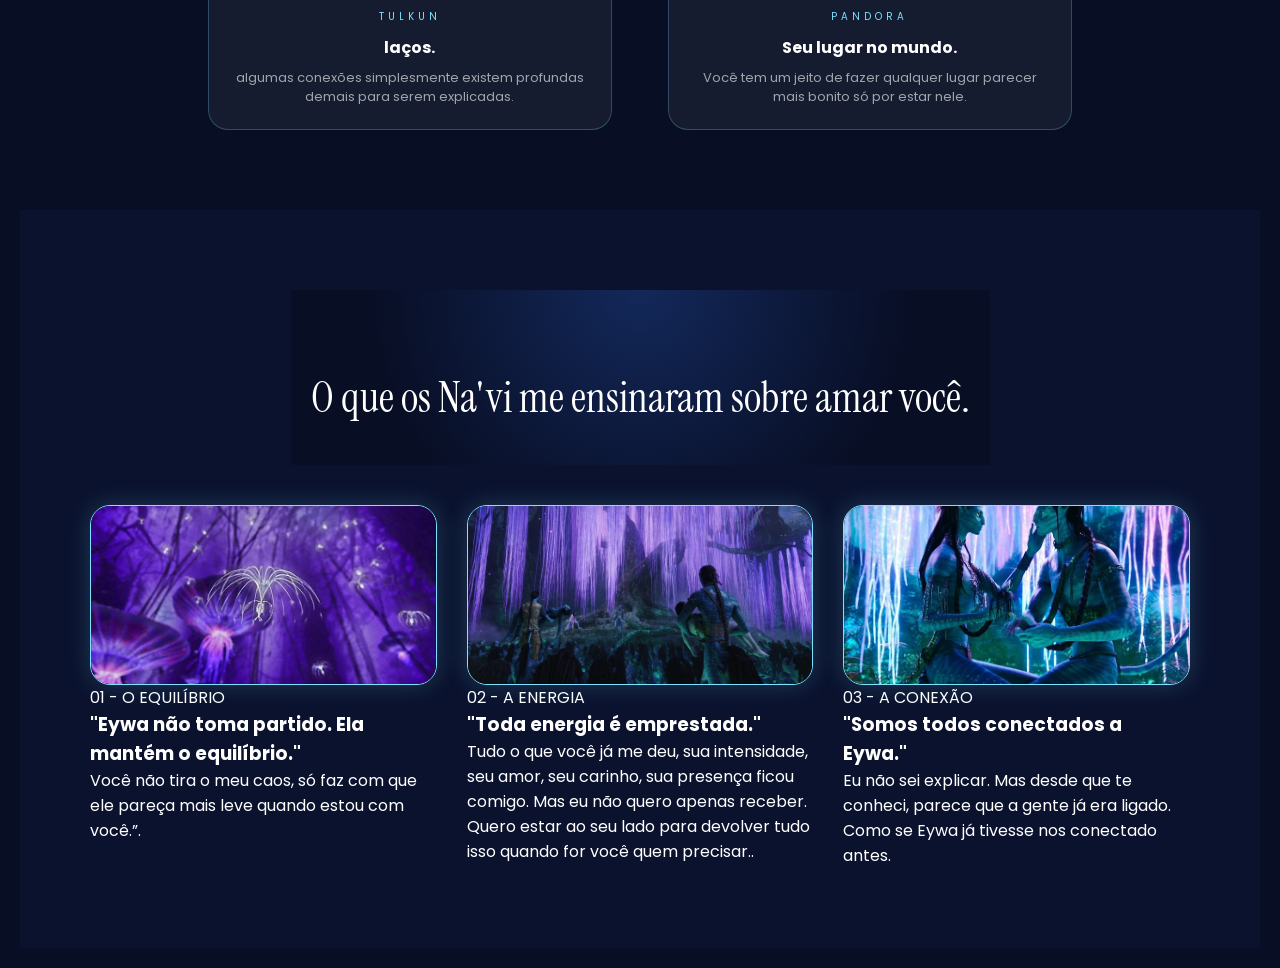
==== commit adb3151b: "Add files via upload" ====
--- a/index.html
+++ b/index.html
@@ -129,7 +129,7 @@
     <!-- 01 -->
     <div class="item-ensino">
       <img src="equilibrio.jpeg" class="img-topo-4">
-      <div class="card-4">
+      <div class="card-1">
         <span>01 - O EQUILÍBRIO</span>
         <h3>"Eywa não toma partido. Ela mantém o equilíbrio."</h3>
         <p>Você não tira o meu caos, só faz com que ele pareça mais leve quando estou com você.”.</p>
@@ -139,7 +139,7 @@
     <!-- 02 -->
     <div class="item-ensino">
       <img src="energia.jpeg" class="img-topo-4">
-      <div class="card-4">
+      <div class="card-2">
         <span>02 - A ENERGIA</span>
         <h3>"Toda energia é emprestada."</h3>
         <p>Tudo o que você já me deu, sua intensidade, seu amor, seu carinho, sua presença
@@ -150,8 +150,8 @@
 
     <!-- 03 -->
     <div class="item-ensino">
-      <img src="conexao.jpeg" class="img-topo-4">
-      <div class="card-4">
+      <img src="conexão.jpeg" class="img-topo-4">
+      <div class="card-3">
         <span>03 - A CONEXÃO</span>
         <h3>"Somos todos conectados a Eywa."</h3>
         <p>Eu não sei explicar. Mas desde que te conheci, parece que a gente já era ligado. Como se Eywa já tivesse nos conectado antes.</p>
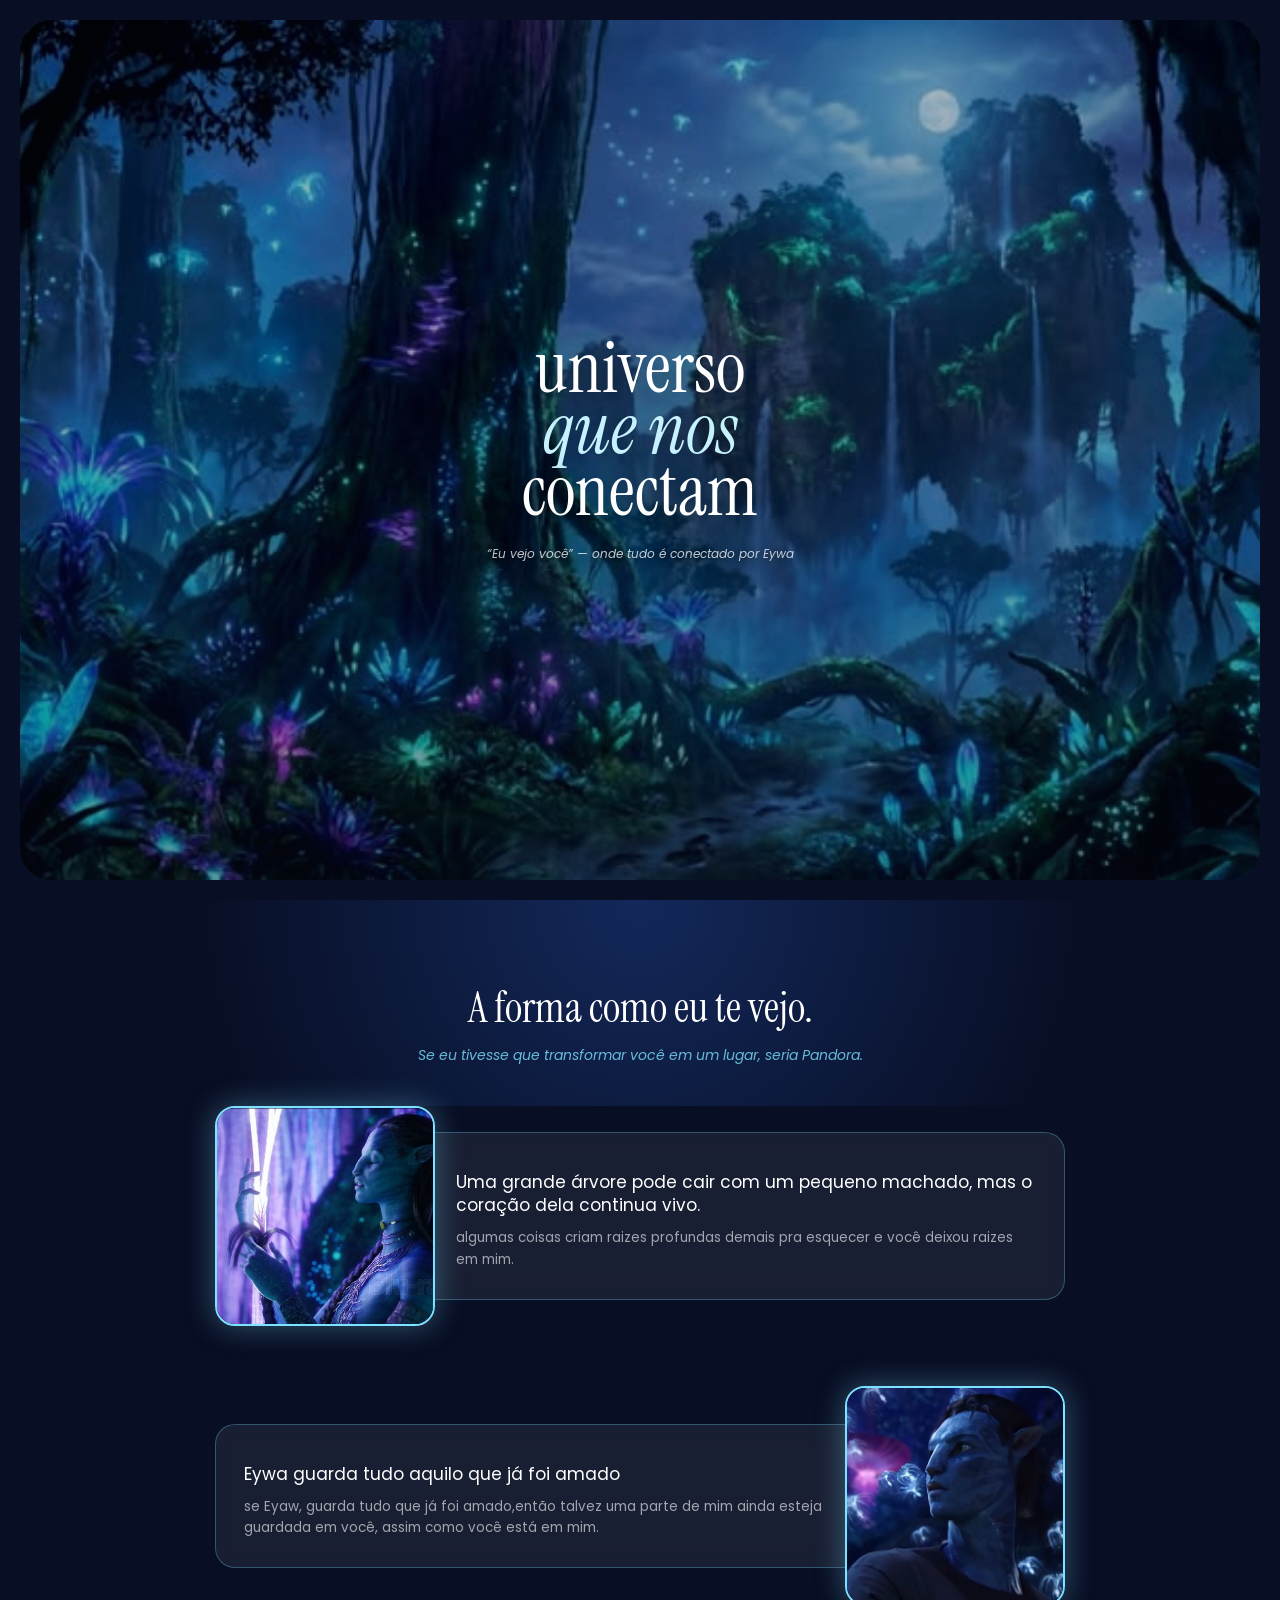
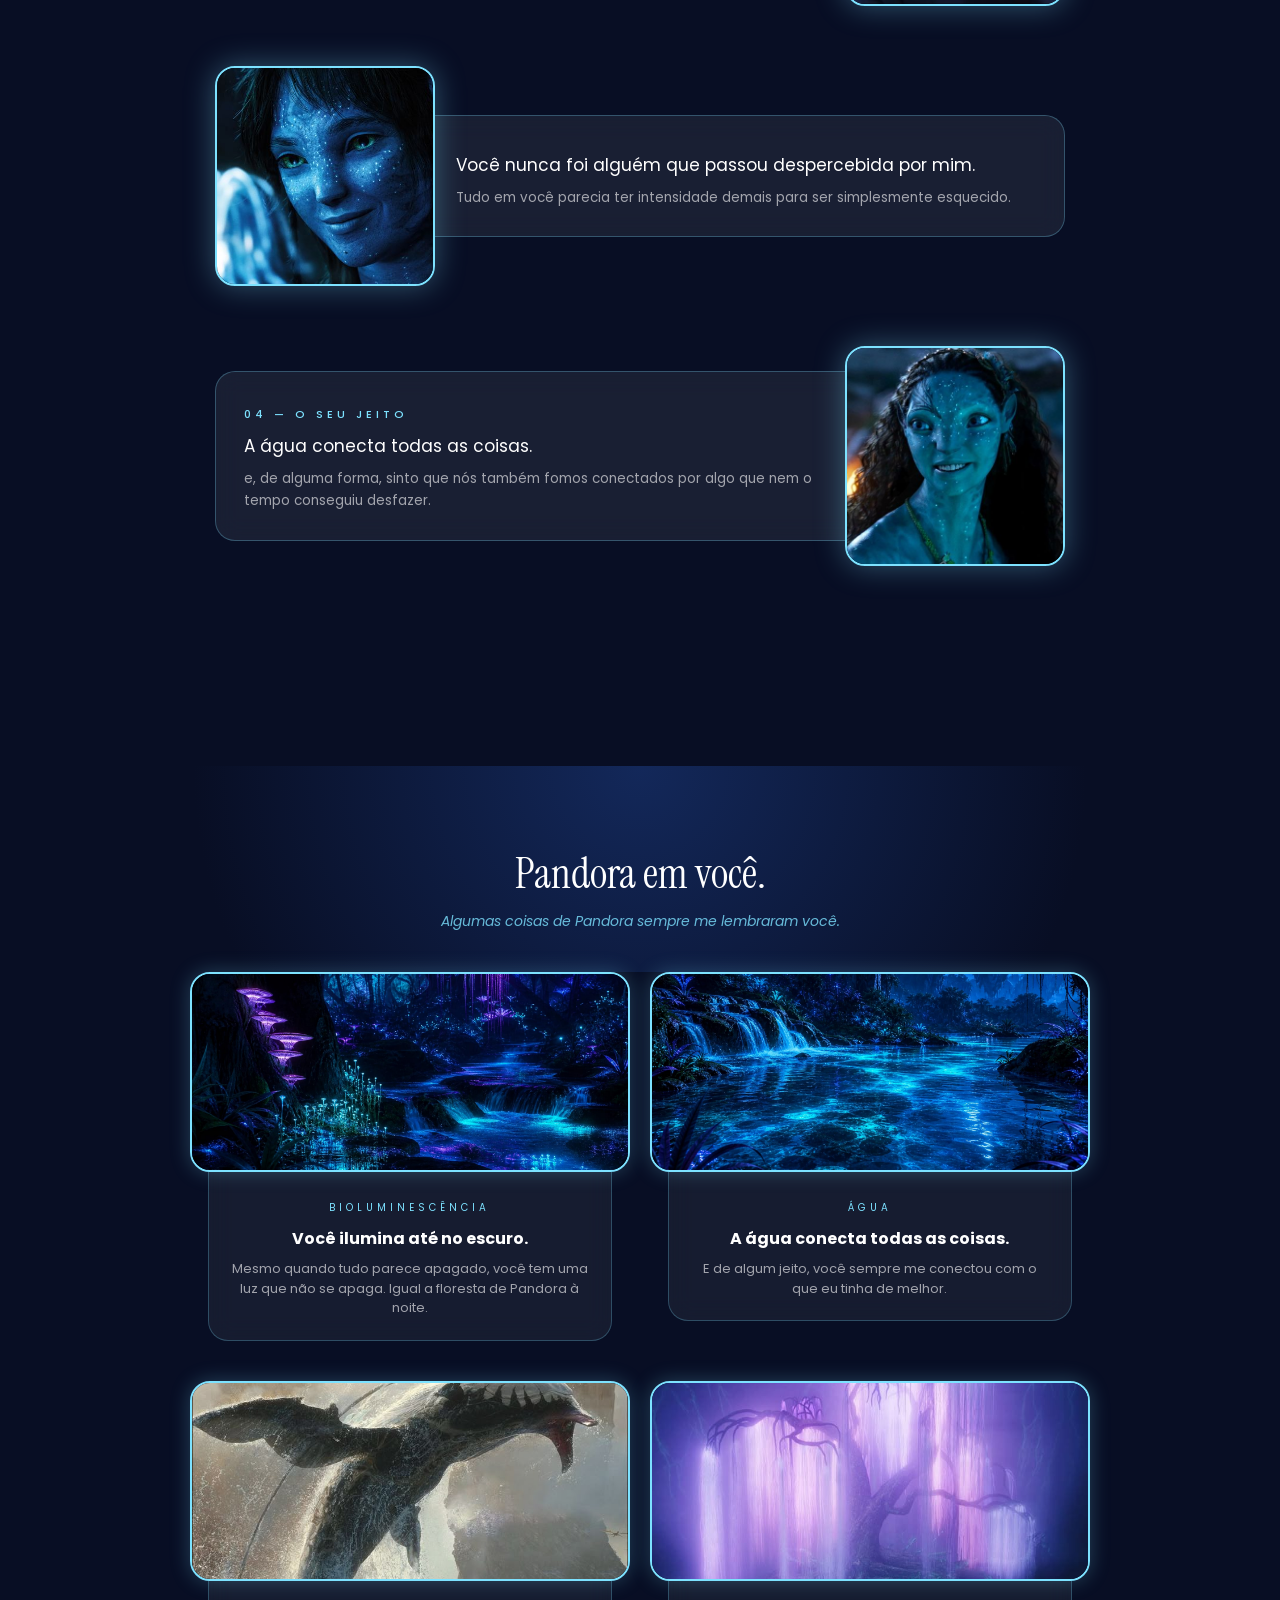
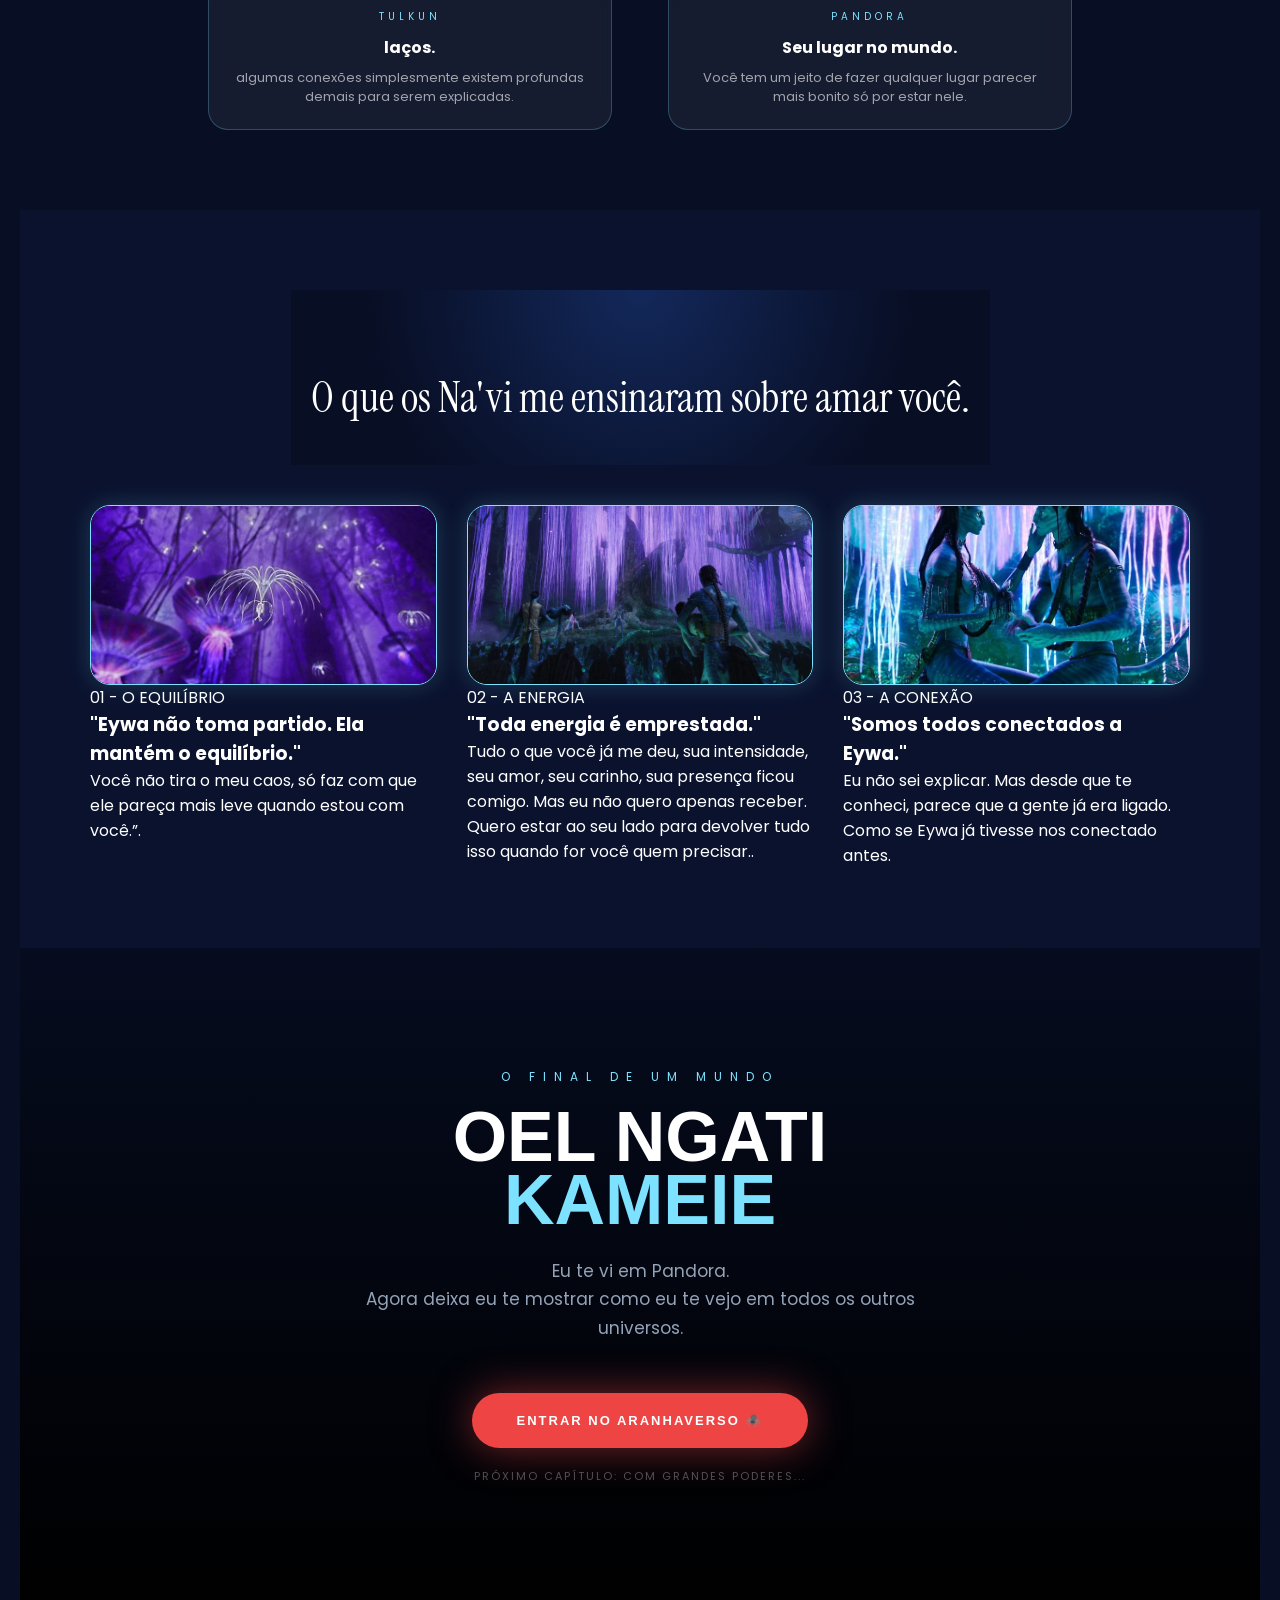
==== commit 32fdd4e8: "Add files via upload" ====
--- a/index.html
+++ b/index.html
@@ -161,3 +161,19 @@
   </div>
 </section>
 
+<!-- SECTION 06 - CONTATO / PORTAL -->
+<section class="sec-portal">
+  <p class="sub-titulo-portal">O FINAL DE UM MUNDO</p>
+  <h2>OEL NGATI<br><span>KAMEIE</span></h2>
+  <p class="texto-portal">
+    Eu te vi em Pandora.<br>
+    Agora deixa eu te mostrar como eu te vejo em todos os outros universos.
+  </p>
+
+  <a href="homem-aranha.html" class="btn-aranha">
+    ENTRAR NO ARANHAVERSO 🕷️
+  </a>
+  
+  <p class="proximo-cap">PRÓXIMO CAPÍTULO: COM GRANDES PODERES...</p>
+</section>
+
--- a/style.css
+++ b/style.css
@@ -409,3 +409,56 @@
   .img-topo-4 { height: 220px; }
 }
 
+.sec-portal {
+  background: linear-gradient(to bottom, #060c1f, #000000);
+  padding: 120px 20px;
+  text-align: center;
+}
+
+.sub-titulo-portal {
+  color: #7de2ff;
+  letter-spacing: 8px;
+  font-size: 12px;
+  margin-bottom: 20px;
+}
+
+.sec-portal h2 {
+  color: white;
+  font-size: clamp(36px, 7vw, 70px);
+  font-weight: 900;
+  line-height: 0.9;
+  margin-bottom: 25px;
+}
+
+.sec-portal h2 span {
+  color: #7de2ff;
+}
+
+.texto-portal {
+  color: #94a3b8;
+  max-width: 550px;
+  margin: 0 auto 50px;
+  font-size: 17px;
+  line-height: 1.7;
+}
+
+.btn-aranha {
+  display: inline-block;
+  padding: 20px 45px;
+  background: #ef4444;
+  color: white;
+  border-radius: 100px;
+  text-decoration: none;
+  font-weight: 800;
+  letter-spacing: 2px;
+  font-size: 13px;
+  box-shadow: 0 0 40px rgba(239,68,68,0.5);
+}
+
+.proximo-cap {
+  color: rgba(255,255,255,0.3);
+  font-size: 11px;
+  margin-top: 20px;
+  letter-spacing: 2px;
+}
+
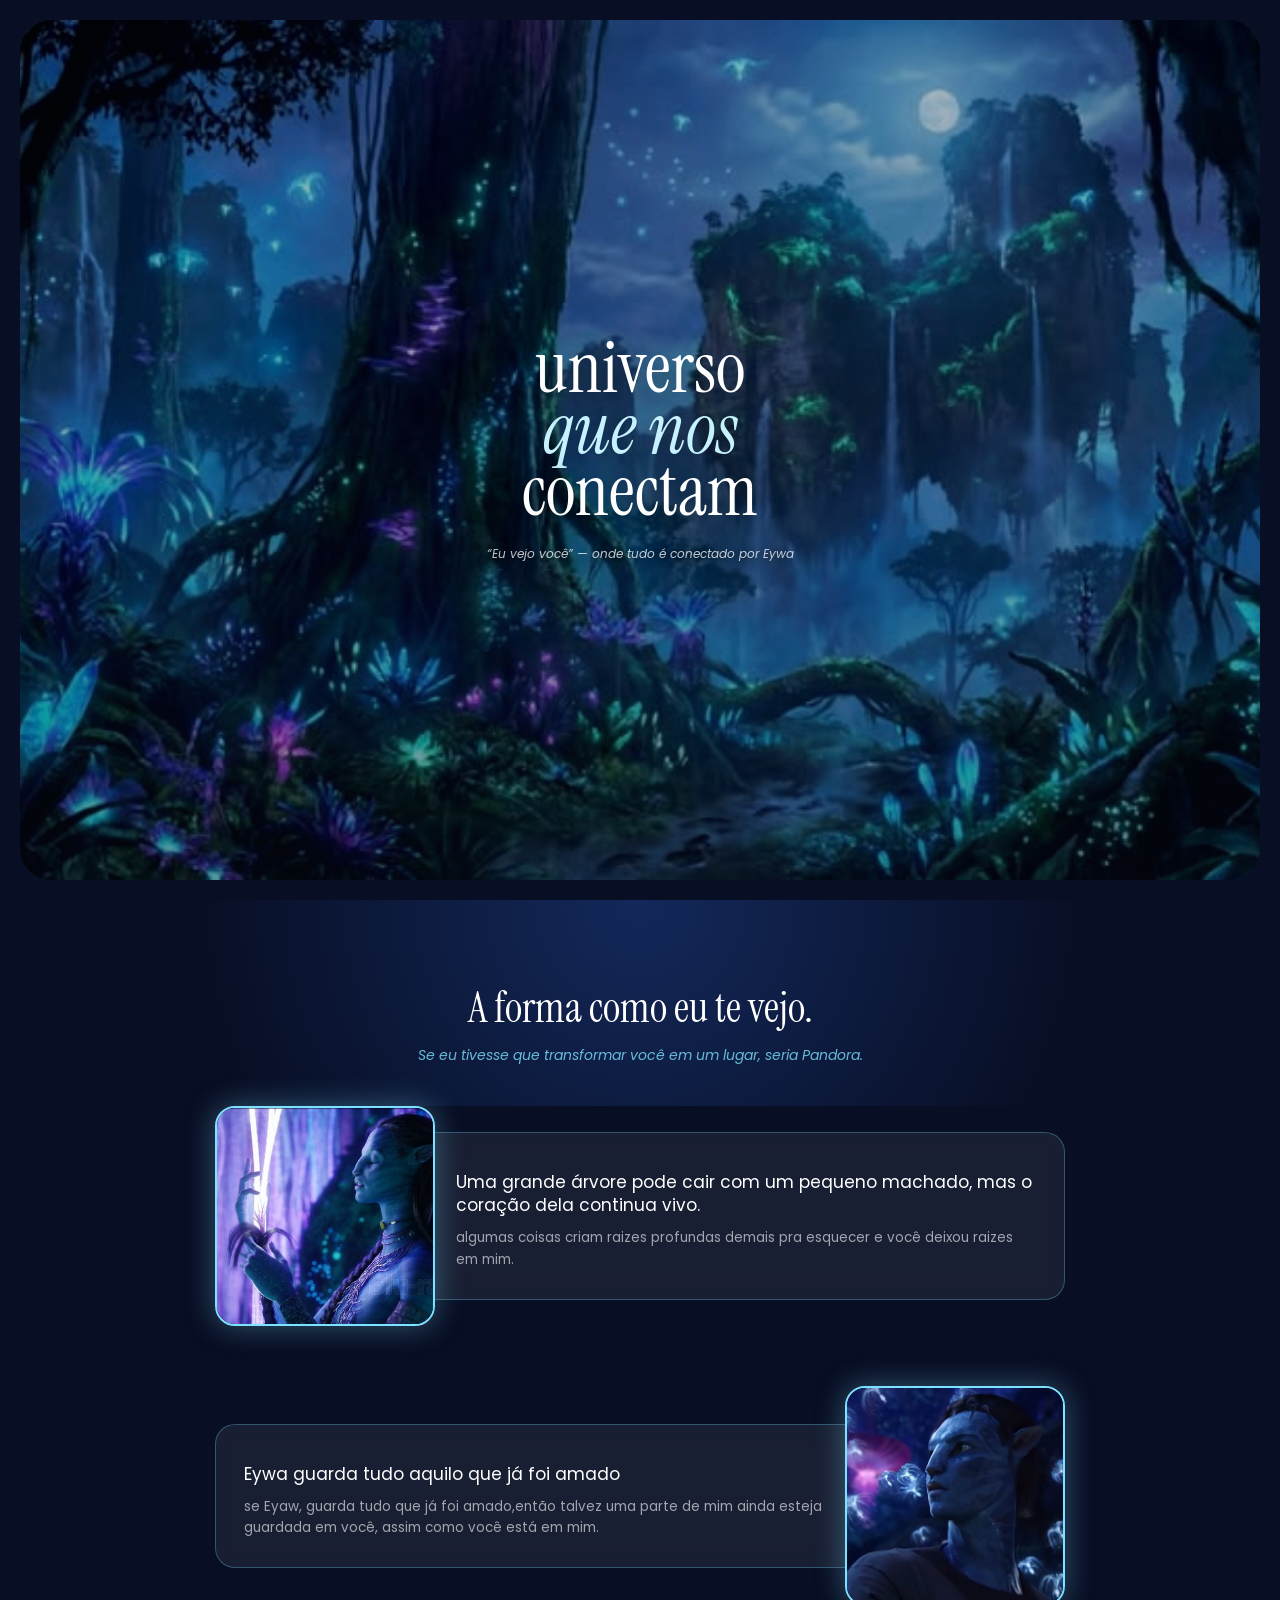
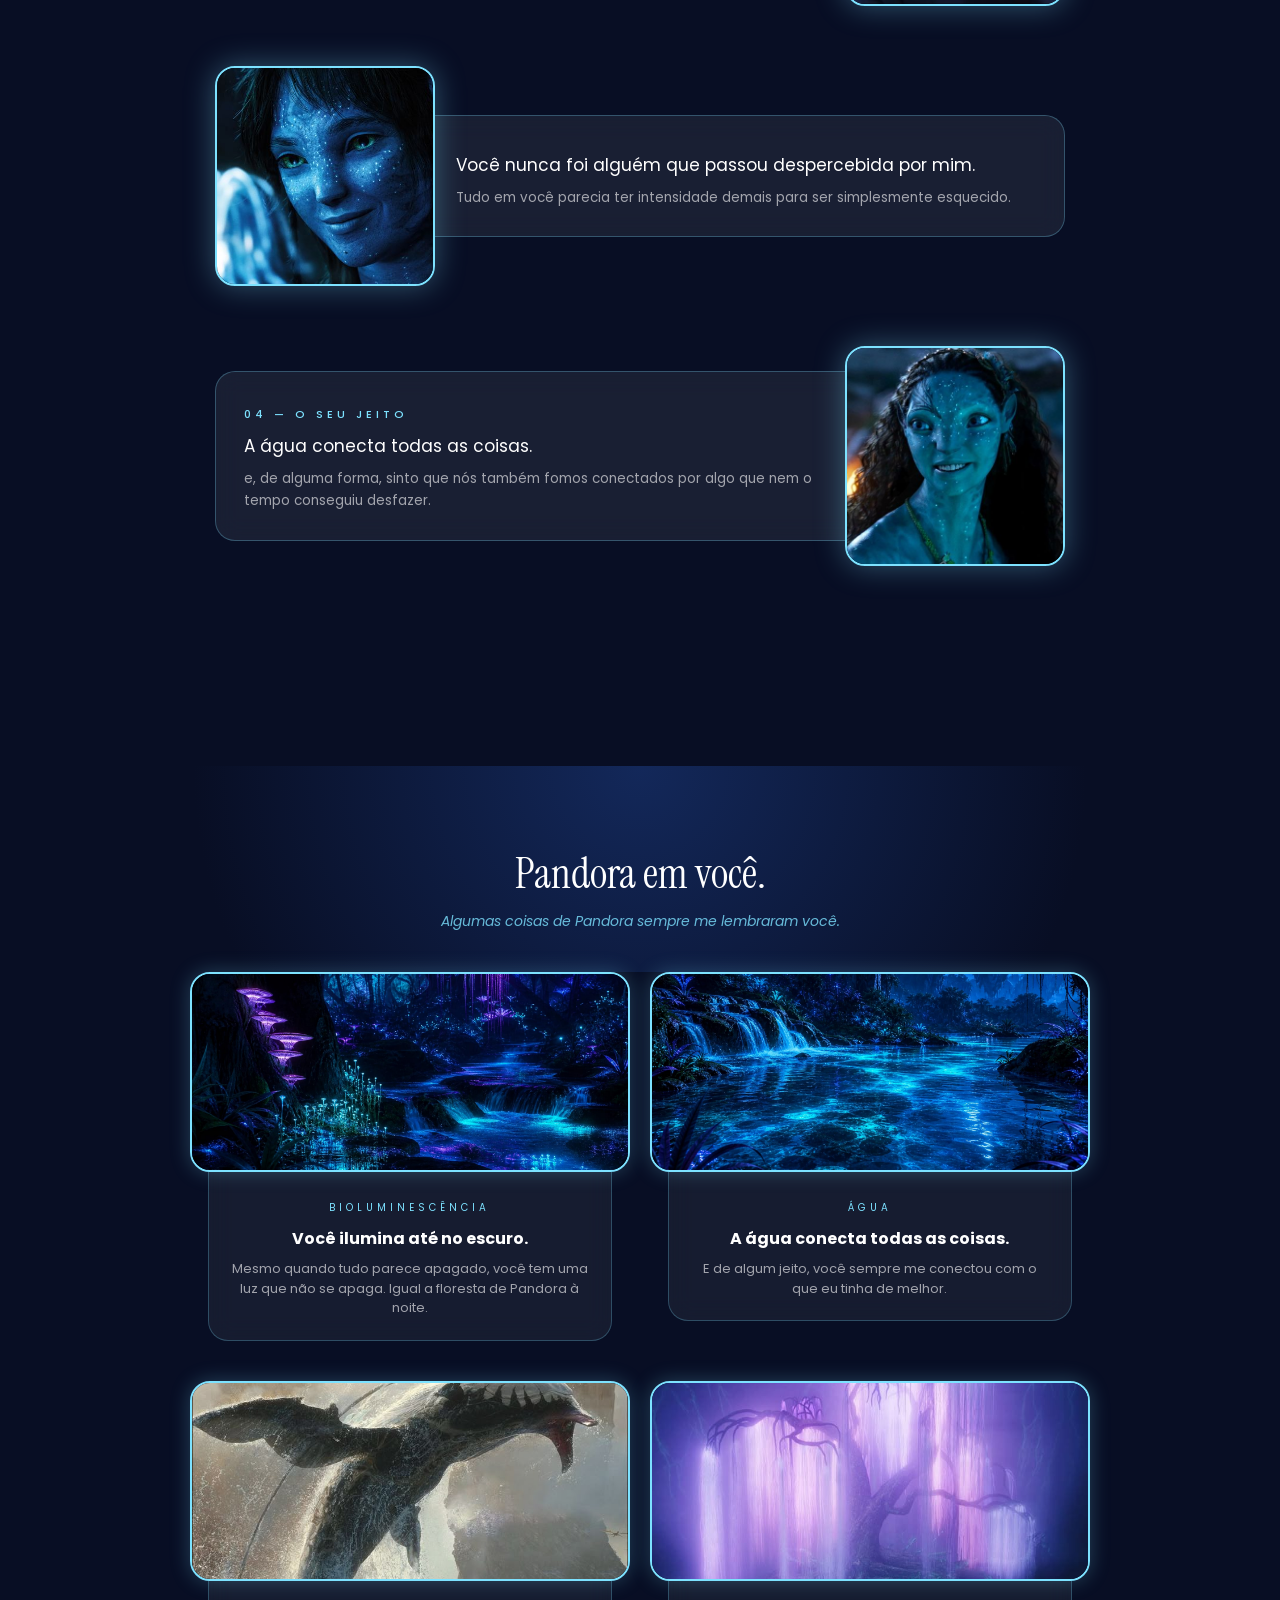
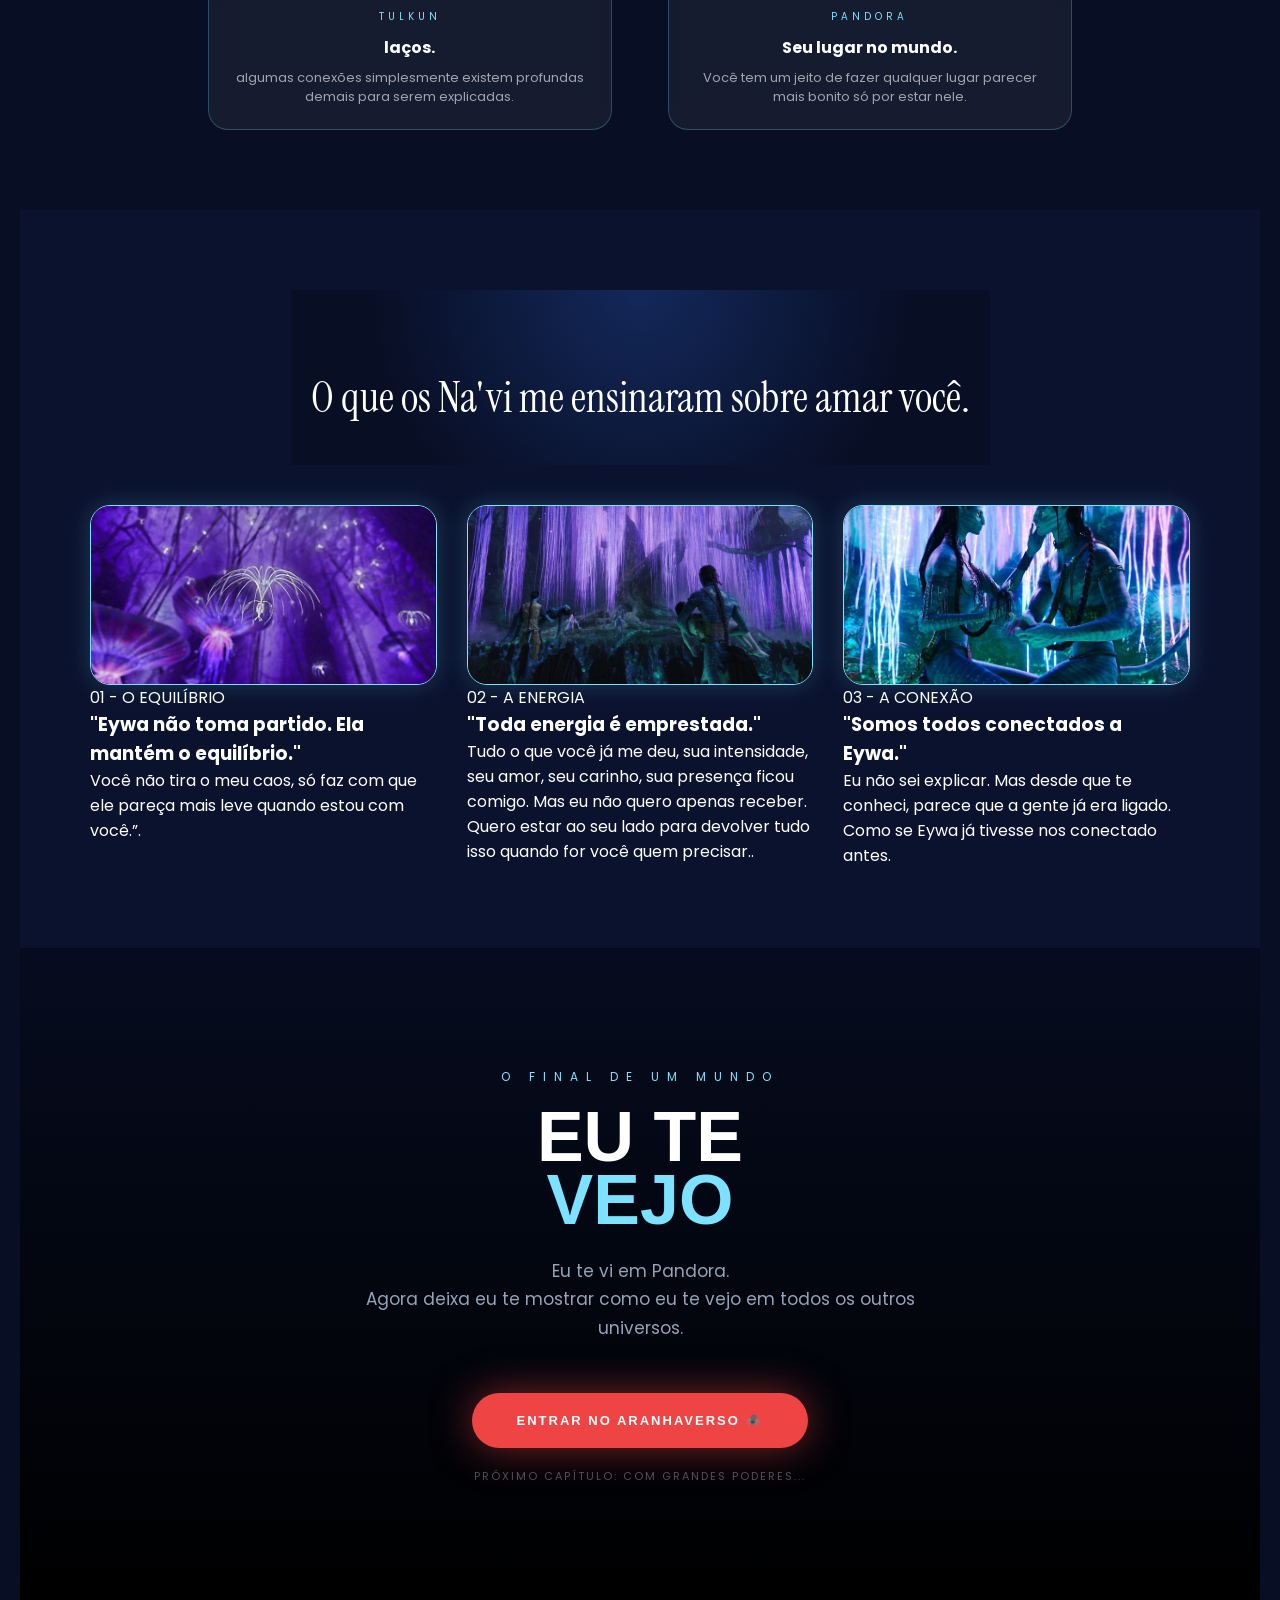
==== commit 0ac3cfc2: "Add files via upload" ====
--- a/index.html
+++ b/index.html
@@ -164,7 +164,7 @@
 <!-- SECTION 06 - CONTATO / PORTAL -->
 <section class="sec-portal">
   <p class="sub-titulo-portal">O FINAL DE UM MUNDO</p>
-  <h2>OEL NGATI<br><span>KAMEIE</span></h2>
+  <h2>EU TE<br><span>VEJO</span></h2>
   <p class="texto-portal">
     Eu te vi em Pandora.<br>
     Agora deixa eu te mostrar como eu te vejo em todos os outros universos.
